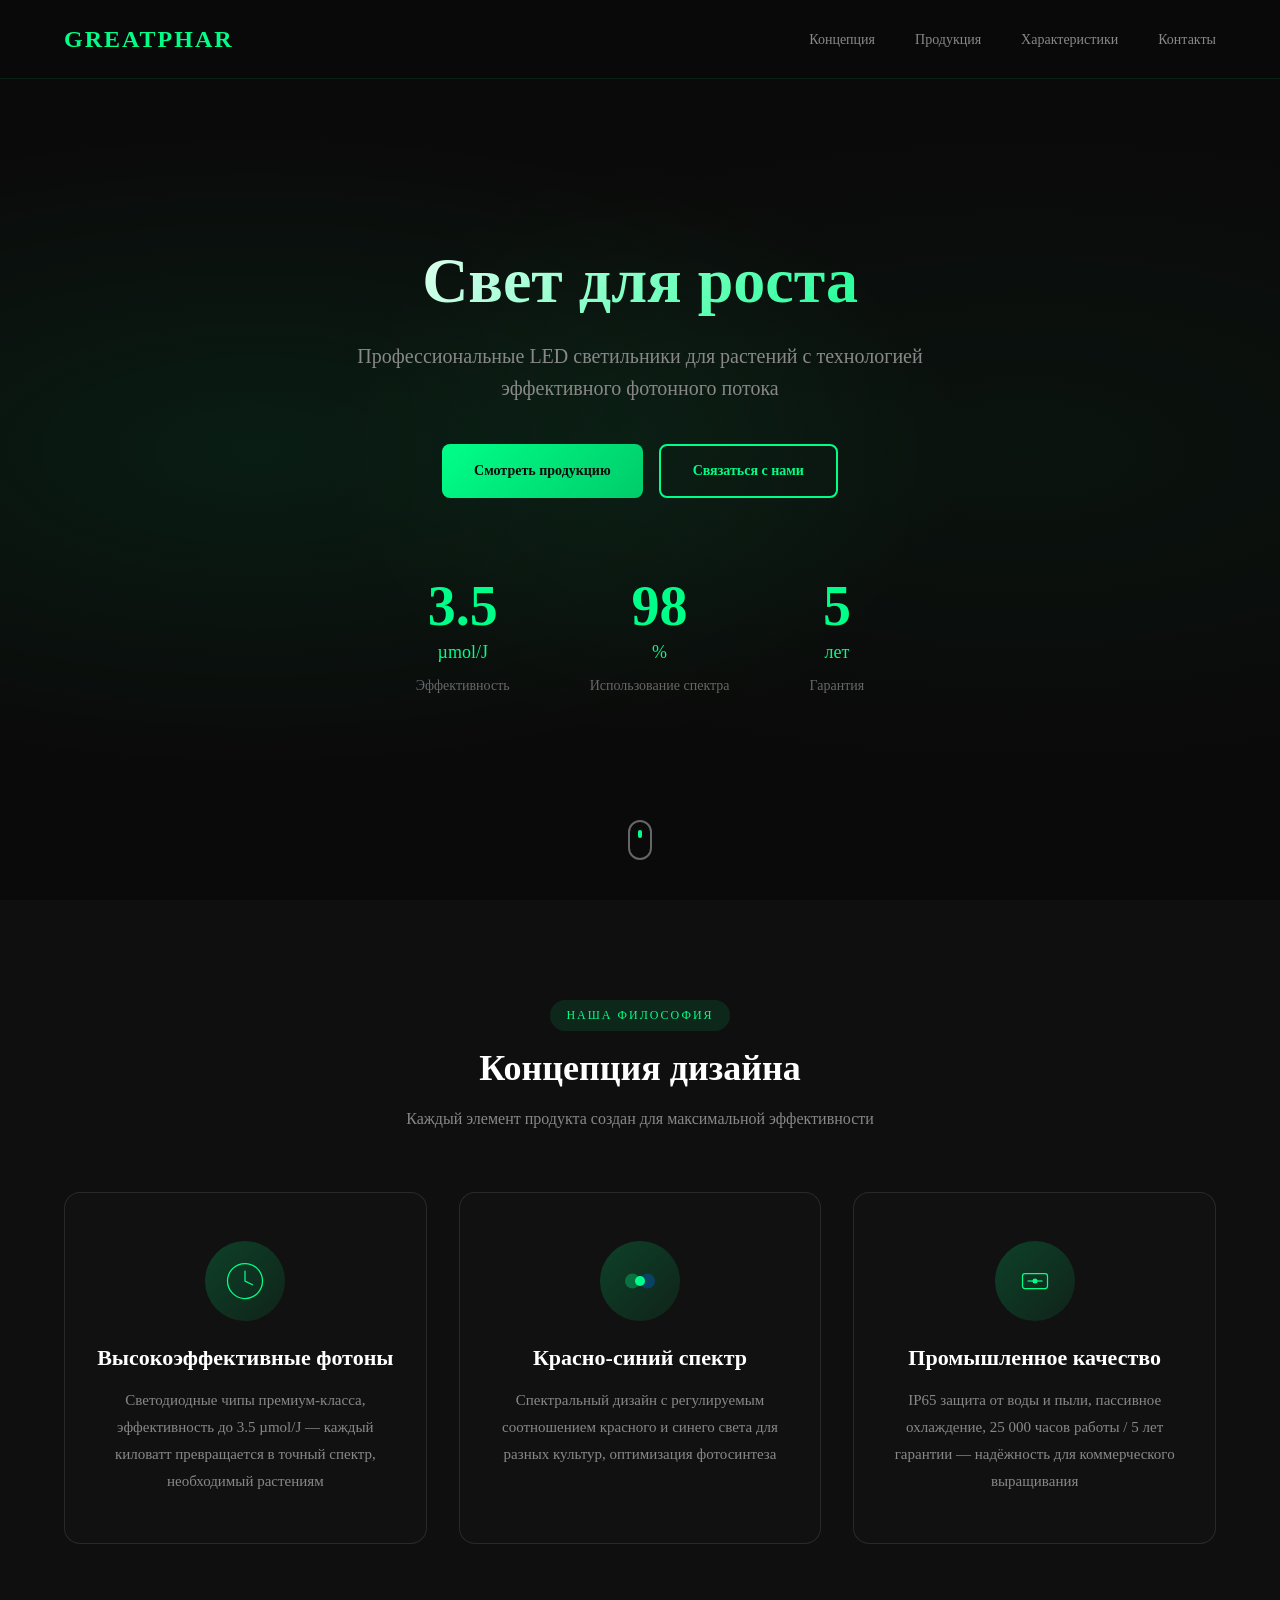
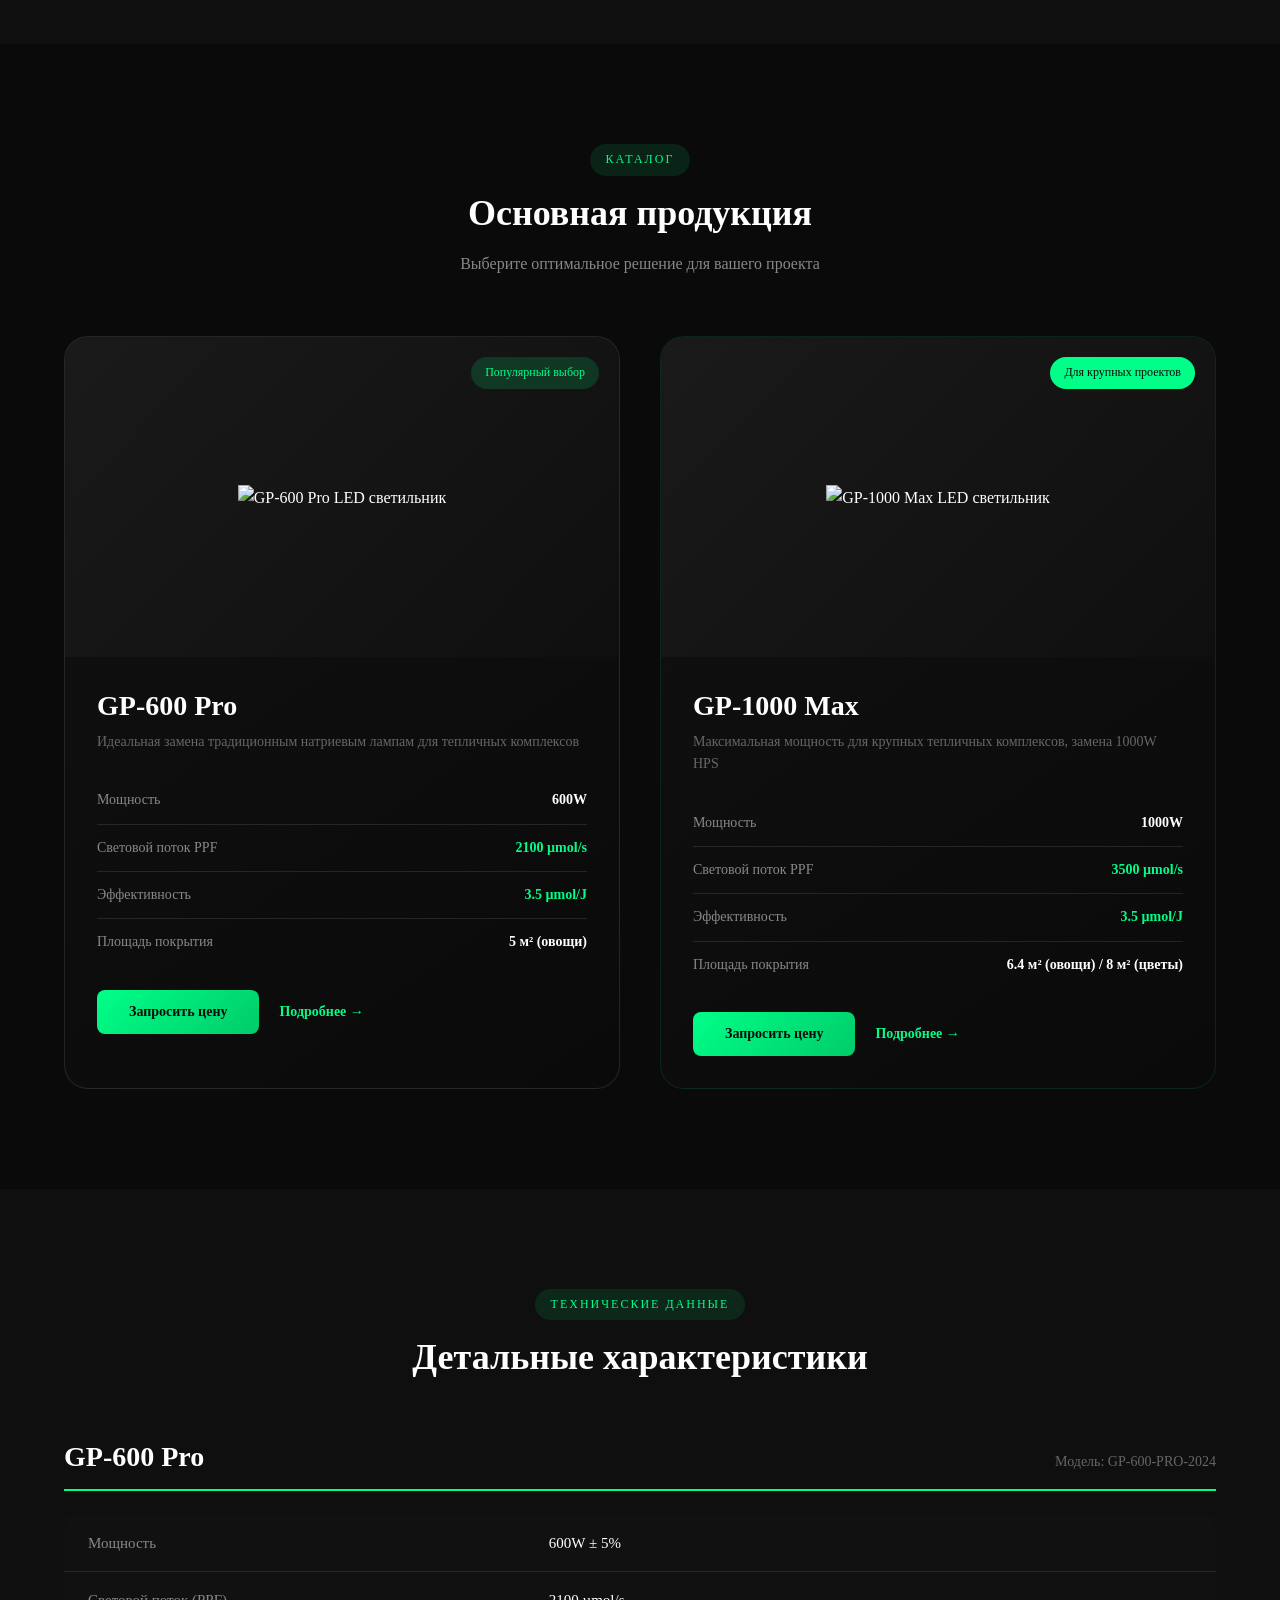
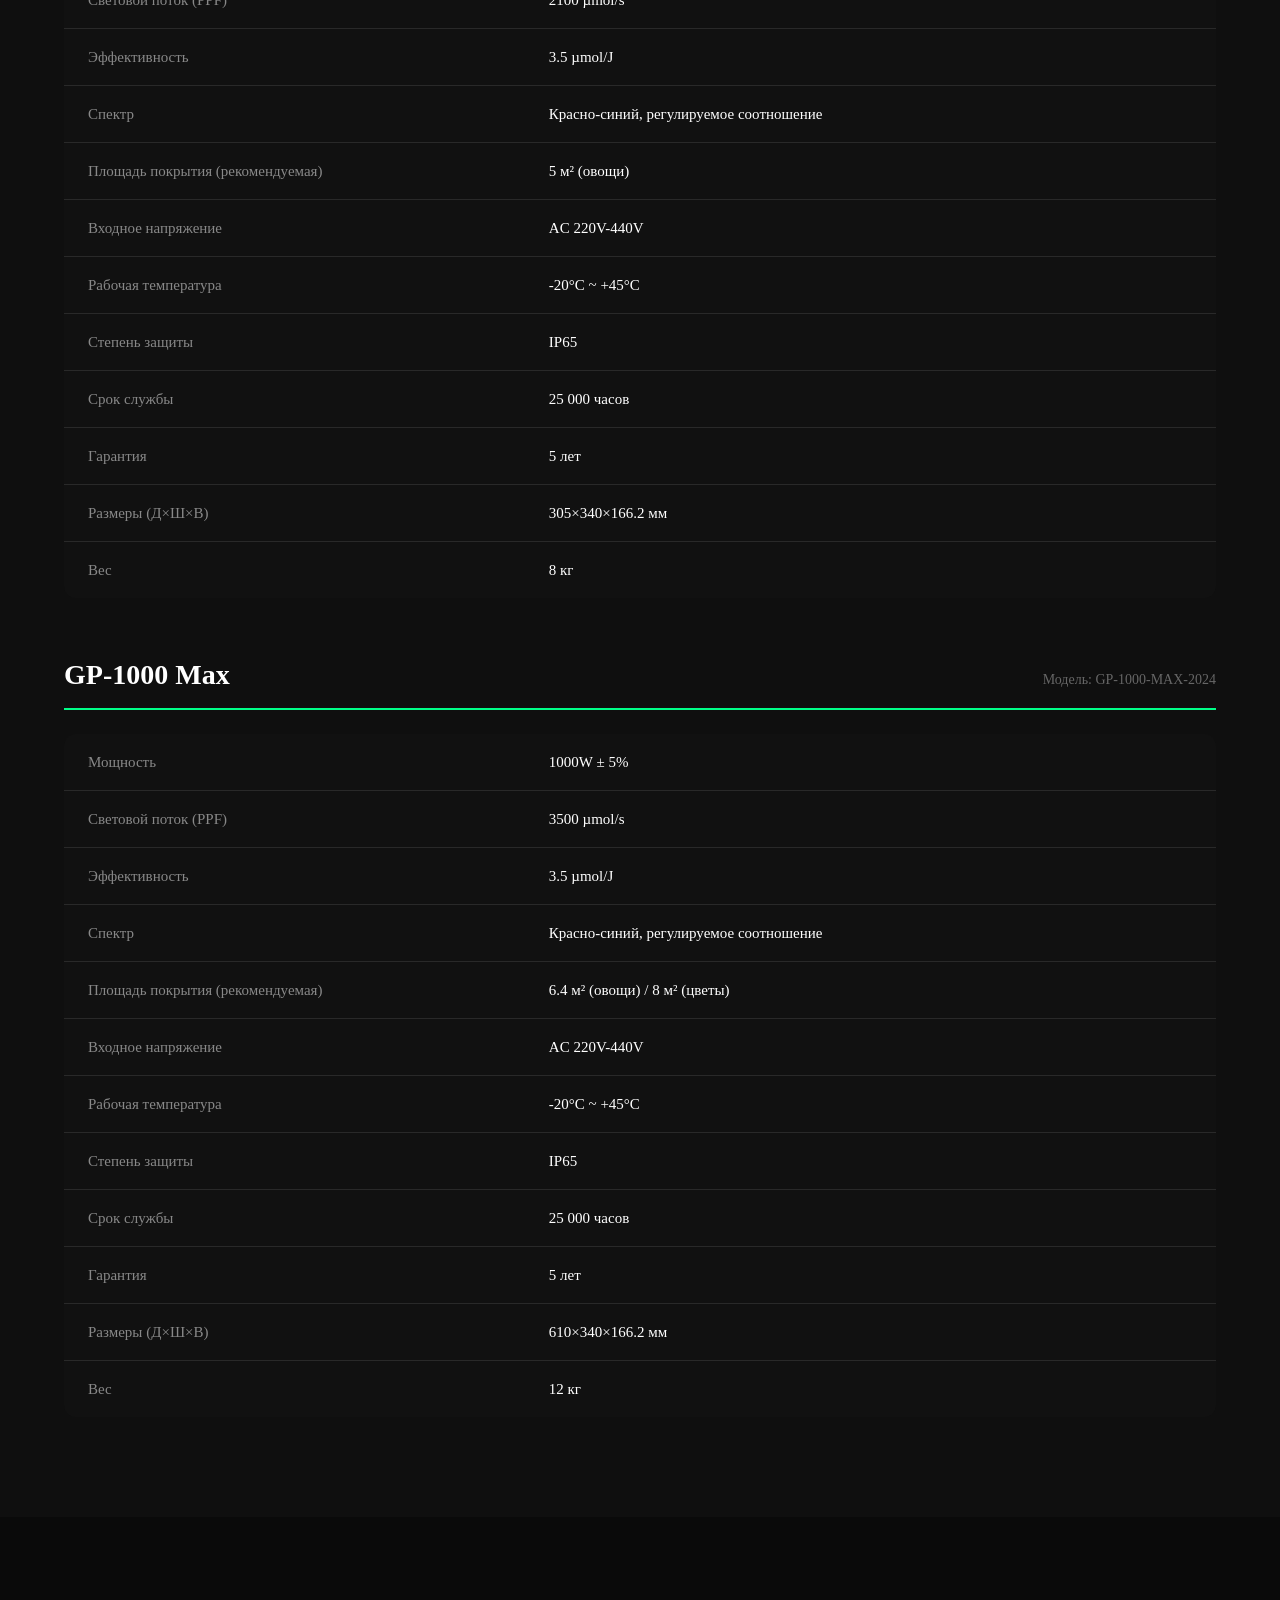
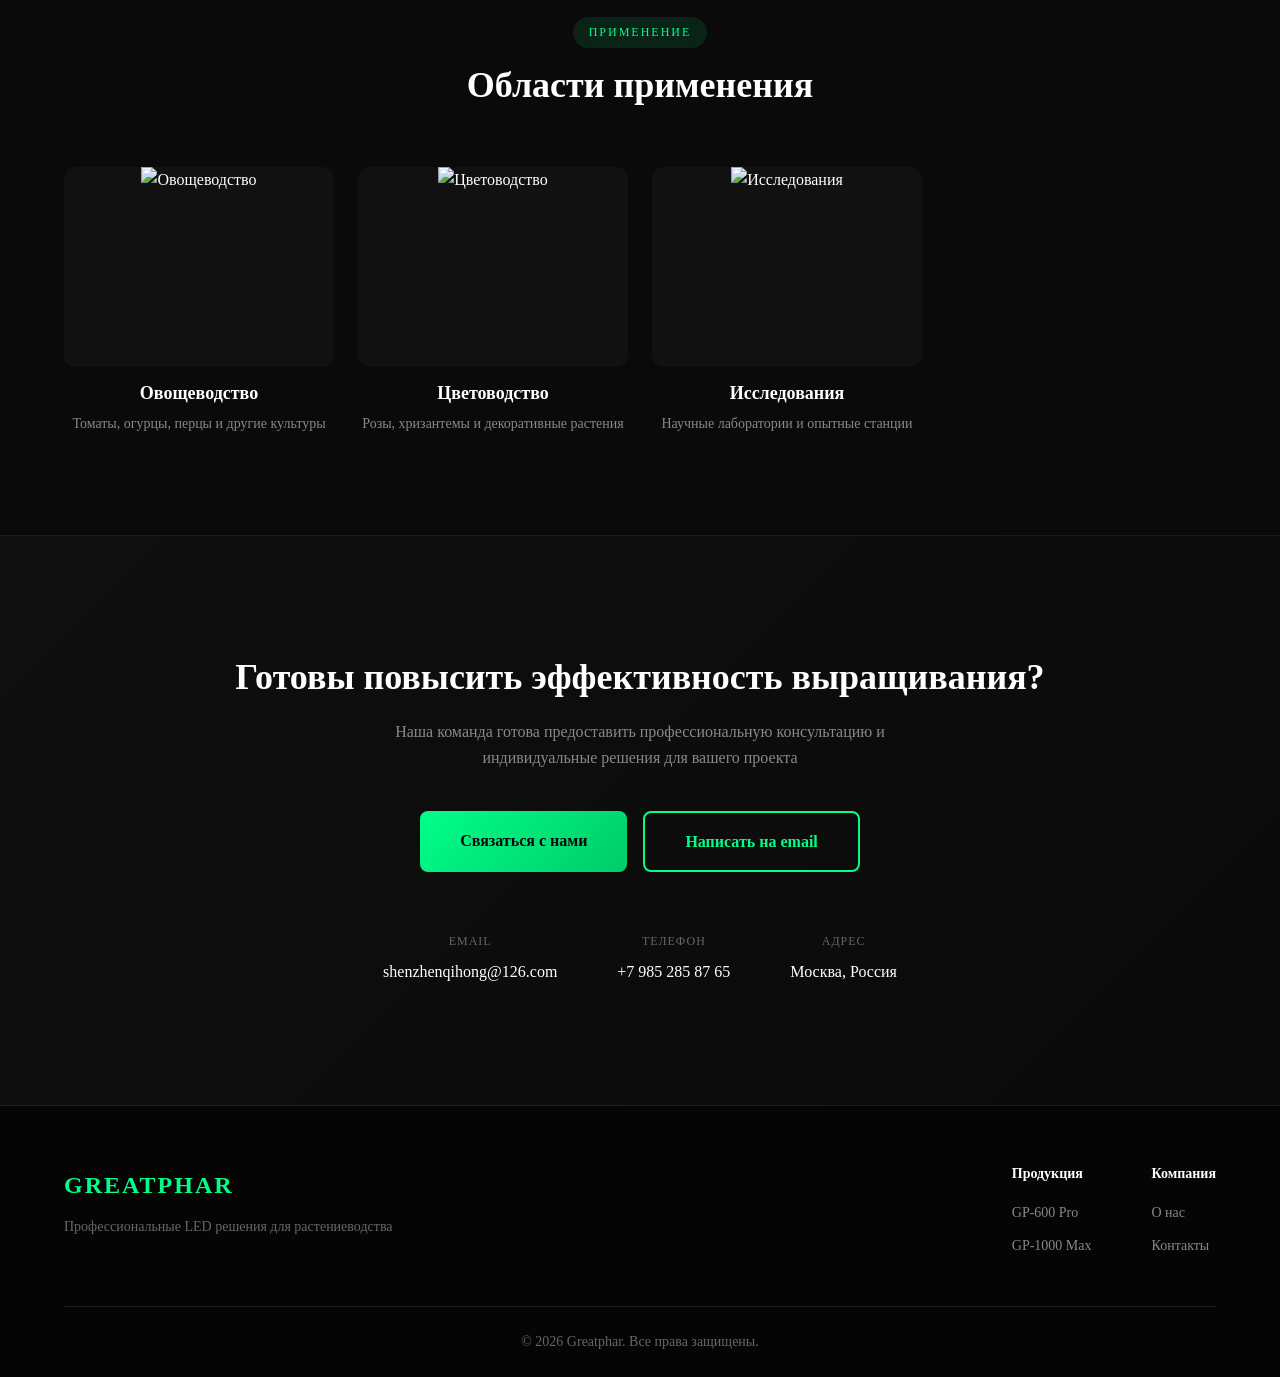
==== index.html @ 36d08799 "Update images to Cloudinary CDN for faster loading" ====
<!DOCTYPE html>
<html lang="ru">
<head>
    <meta charset="UTF-8">
    <meta name="viewport" content="width=device-width, initial-scale=1.0">
    <meta name="description" content="Greatphar - профессиональные LED светильники для растений. Эффективность 3.5 µmol/J, 5 лет гарантии.">
    <title>Greatphar | Профессиональные LED светильники для растений</title>
    <link rel="stylesheet" href="css/style.css">
    <link rel="preconnect" href="https://fonts.googleapis.com">
</head>
<body>
    <!-- 导航 -->
    <nav class="navbar" id="navbar">
        <div class="container">
            <a href="#" class="logo">GREATPHAR</a>
            <ul class="nav-links">
                <li><a href="#philosophy">Концепция</a></li>
                <li><a href="#products">Продукция</a></li>
                <li><a href="#specs">Характеристики</a></li>
                <li><a href="#contact">Контакты</a></li>
            </ul>
            <button class="mobile-menu-btn" id="mobileMenuBtn">
                <span></span>
                <span></span>
                <span></span>
            </button>
        </div>
    </nav>

    <!-- Hero 区域 -->
    <section class="hero" id="home">
        <div class="hero-bg"></div>
        <div class="container">
            <div class="hero-content">
                <h1 class="hero-title">Свет для роста</h1>
                <p class="hero-subtitle">Профессиональные LED светильники для растений с технологией эффективного фотонного потока</p>
                <div class="hero-cta">
                    <a href="#products" class="btn btn-primary">Смотреть продукцию</a>
                    <a href="#contact" class="btn btn-outline">Связаться с нами</a>
                </div>
                <div class="hero-stats">
                    <div class="stat-item">
                        <div class="stat-number" data-count="3.5">0</div>
                        <div class="stat-unit">µmol/J</div>
                        <div class="stat-label">Эффективность</div>
                    </div>
                    <div class="stat-item">
                        <div class="stat-number" data-count="98">0</div>
                        <div class="stat-unit">%</div>
                        <div class="stat-label">Использование спектра</div>
                    </div>
                    <div class="stat-item">
                        <div class="stat-number" data-count="5">0</div>
                        <div class="stat-unit">лет</div>
                        <div class="stat-label">Гарантия</div>
                    </div>
                </div>
            </div>
        </div>
        <div class="scroll-indicator">
            <span></span>
        </div>
    </section>

    <!-- 设计理念 -->
    <section class="philosophy" id="philosophy">
        <div class="container">
            <div class="section-header">
                <span class="section-tag">Наша философия</span>
                <h2 class="section-title">Концепция дизайна</h2>
                <p class="section-desc">Каждый элемент продукта создан для максимальной эффективности</p>
            </div>
            <div class="philosophy-grid">
                <div class="philosophy-card">
                    <div class="philosophy-icon">
                        <svg viewBox="0 0 64 64" fill="none" xmlns="http://www.w3.org/2000/svg">
                            <circle cx="32" cy="32" r="28" stroke="#00ff88" stroke-width="2"/>
                            <path d="M32 16V32L44 38" stroke="#00ff88" stroke-width="2" stroke-linecap="round"/>
                        </svg>
                    </div>
                    <h3>Высокоэффективные фотоны</h3>
                    <p>Светодиодные чипы премиум-класса, эффективность до 3.5 µmol/J — каждый киловатт превращается в точный спектр, необходимый растениям</p>
                </div>
                <div class="philosophy-card">
                    <div class="philosophy-icon">
                        <svg viewBox="0 0 64 64" fill="none" xmlns="http://www.w3.org/2000/svg">
                            <circle cx="20" cy="32" r="12" fill="#00ff88" opacity="0.3"/>
                            <circle cx="44" cy="32" r="12" fill="#0066ff" opacity="0.3"/>
                            <circle cx="32" cy="32" r="8" fill="#00ff88"/>
                        </svg>
                    </div>
                    <h3>Красно-синий спектр</h3>
                    <p>Спектральный дизайн с регулируемым соотношением красного и синего света для разных культур, оптимизация фотосинтеза</p>
                </div>
                <div class="philosophy-card">
                    <div class="philosophy-icon">
                        <svg viewBox="0 0 64 64" fill="none" xmlns="http://www.w3.org/2000/svg">
                            <rect x="12" y="20" width="40" height="24" rx="4" stroke="#00ff88" stroke-width="2"/>
                            <path d="M20 32H44" stroke="#00ff88" stroke-width="2"/>
                            <circle cx="32" cy="32" r="4" fill="#00ff88"/>
                        </svg>
                    </div>
                    <h3>Промышленное качество</h3>
                    <p>IP65 защита от воды и пыли, пассивное охлаждение, 25 000 часов работы / 5 лет гарантии — надёжность для коммерческого выращивания</p>
                </div>
            </div>
        </div>
    </section>

    <!-- 产品展示 -->
    <section class="products" id="products">
        <div class="container">
            <div class="section-header">
                <span class="section-tag">Каталог</span>
                <h2 class="section-title">Основная продукция</h2>
                <p class="section-desc">Выберите оптимальное решение для вашего проекта</p>
            </div>
            <div class="products-grid">
                <!-- GP-600 Pro -->
                <div class="product-card" data-product="gp600">
                    <div class="product-badge">Популярный выбор</div>
                    <div class="product-image">
                        <img src="https://res.cloudinary.com/daf9pg6jf/image/upload/q_auto/f_auto/v1776162089/product-gp600_vnmvc9.png" alt="GP-600 Pro LED светильник" id="img-gp600" loading="lazy">
                        <div class="product-image-overlay">
                            <button class="btn btn-light" onclick="openInquiry('GP-600 Pro')">Запросить цену</button>
                        </div>
                    </div>
                    <div class="product-info">
                        <h3 class="product-name">GP-600 Pro</h3>
                        <p class="product-tagline">Идеальная замена традиционным натриевым лампам для тепличных комплексов</p>
                        <div class="product-specs-preview">
                            <div class="spec-row">
                                <span class="spec-name">Мощность</span>
                                <span class="spec-value">600W</span>
                            </div>
                            <div class="spec-row">
                                <span class="spec-name">Световой поток PPF</span>
                                <span class="spec-value highlight">2100 µmol/s</span>
                            </div>
                            <div class="spec-row">
                                <span class="spec-name">Эффективность</span>
                                <span class="spec-value highlight">3.5 µmol/J</span>
                            </div>
                            <div class="spec-row">
                                <span class="spec-name">Площадь покрытия</span>
                                <span class="spec-value">5 м² (овощи)</span>
                            </div>
                        </div>
                        <div class="product-actions">
                            <button class="btn btn-primary" onclick="openInquiry('GP-600 Pro')">Запросить цену</button>
                            <a href="#specs-gp600" class="btn btn-text">Подробнее →</a>
                        </div>
                    </div>
                </div>

                <!-- GP-1000 Max -->
                <div class="product-card featured" data-product="gp1000">
                    <div class="product-badge featured">Для крупных проектов</div>
                    <div class="product-image">
                        <img src="https://res.cloudinary.com/daf9pg6jf/image/upload/q_auto/f_auto/v1776162089/product-gp1000_kawjxt.png" alt="GP-1000 Max LED светильник" id="img-gp1000" loading="lazy">
                        <div class="product-image-overlay">
                            <button class="btn btn-light" onclick="openInquiry('GP-1000 Max')">Запросить цену</button>
                        </div>
                    </div>
                    <div class="product-info">
                        <h3 class="product-name">GP-1000 Max</h3>
                        <p class="product-tagline">Максимальная мощность для крупных тепличных комплексов, замена 1000W HPS</p>
                        <div class="product-specs-preview">
                            <div class="spec-row">
                                <span class="spec-name">Мощность</span>
                                <span class="spec-value">1000W</span>
                            </div>
                            <div class="spec-row">
                                <span class="spec-name">Световой поток PPF</span>
                                <span class="spec-value highlight">3500 µmol/s</span>
                            </div>
                            <div class="spec-row">
                                <span class="spec-name">Эффективность</span>
                                <span class="spec-value highlight">3.5 µmol/J</span>
                            </div>
                            <div class="spec-row">
                                <span class="spec-name">Площадь покрытия</span>
                                <span class="spec-value">6.4 м² (овощи) / 8 м² (цветы)</span>
                            </div>
                        </div>
                        <div class="product-actions">
                            <button class="btn btn-primary" onclick="openInquiry('GP-1000 Max')">Запросить цену</button>
                            <a href="#specs-gp1000" class="btn btn-text">Подробнее →</a>
                        </div>
                    </div>
                </div>
            </div>
        </div>
    </section>

    <!-- 详细技术参数 -->
    <section class="specs" id="specs">
        <div class="container">
            <div class="section-header">
                <span class="section-tag">Технические данные</span>
                <h2 class="section-title">Детальные характеристики</h2>
            </div>
            
            <!-- GP-600 Pro 详细参数 -->
            <div class="specs-block" id="specs-gp600">
                <div class="specs-header">
                    <h3>GP-600 Pro</h3>
                    <span class="specs-model">Модель: GP-600-PRO-2024</span>
                </div>
                <div class="specs-table-wrapper">
                    <table class="specs-table">
                        <tbody>
                            <tr>
                                <td>Мощность</td>
                                <td>600W ± 5%</td>
                            </tr>
                            <tr>
                                <td>Световой поток (PPF)</td>
                                <td>2100 µmol/s</td>
                            </tr>
                            <tr>
                                <td>Эффективность</td>
                                <td>3.5 µmol/J</td>
                            </tr>
                            <tr>
                                <td>Спектр</td>
                                <td>Красно-синий, регулируемое соотношение</td>
                            </tr>
                            <tr>
                                <td>Площадь покрытия (рекомендуемая)</td>
                                <td>5 м² (овощи)</td>
                            </tr>
                            <tr>
                                <td>Входное напряжение</td>
                                <td>AC 220V-440V</td>
                            </tr>
                            <tr>
                                <td>Рабочая температура</td>
                                <td>-20°C ~ +45°C</td>
                            </tr>
                            <tr>
                                <td>Степень защиты</td>
                                <td>IP65</td>
                            </tr>
                            <tr>
                                <td>Срок службы</td>
                                <td>25 000 часов</td>
                            </tr>
                            <tr>
                                <td>Гарантия</td>
                                <td>5 лет</td>
                            </tr>
                            <tr>
                                <td>Размеры (Д×Ш×В)</td>
                                <td>305×340×166.2 мм</td>
                            </tr>
                            <tr>
                                <td>Вес</td>
                                <td>8 кг</td>
                            </tr>
                        </tbody>
                    </table>
                </div>
            </div>

            <!-- GP-1000 Max 详细参数 -->
            <div class="specs-block" id="specs-gp1000">
                <div class="specs-header">
                    <h3>GP-1000 Max</h3>
                    <span class="specs-model">Модель: GP-1000-MAX-2024</span>
                </div>
                <div class="specs-table-wrapper">
                    <table class="specs-table">
                        <tbody>
                            <tr>
                                <td>Мощность</td>
                                <td>1000W ± 5%</td>
                            </tr>
                            <tr>
                                <td>Световой поток (PPF)</td>
                                <td>3500 µmol/s</td>
                            </tr>
                            <tr>
                                <td>Эффективность</td>
                                <td>3.5 µmol/J</td>
                            </tr>
                            <tr>
                                <td>Спектр</td>
                                <td>Красно-синий, регулируемое соотношение</td>
                            </tr>
                            <tr>
                                <td>Площадь покрытия (рекомендуемая)</td>
                                <td>6.4 м² (овощи) / 8 м² (цветы)</td>
                            </tr>
                            <tr>
                                <td>Входное напряжение</td>
                                <td>AC 220V-440V</td>
                            </tr>
                            <tr>
                                <td>Рабочая температура</td>
                                <td>-20°C ~ +45°C</td>
                            </tr>
                            <tr>
                                <td>Степень защиты</td>
                                <td>IP65</td>
                            </tr>
                            <tr>
                                <td>Срок службы</td>
                                <td>25 000 часов</td>
                            </tr>
                            <tr>
                                <td>Гарантия</td>
                                <td>5 лет</td>
                            </tr>
                            <tr>
                                <td>Размеры (Д×Ш×В)</td>
                                <td>610×340×166.2 мм</td>
                            </tr>
                            <tr>
                                <td>Вес</td>
                                <td>12 кг</td>
                            </tr>
                        </tbody>
                    </table>
                </div>
            </div>
        </div>
    </section>

    <!-- 应用场景 -->
    <section class="applications" id="applications">
        <div class="container">
            <div class="section-header">
                <span class="section-tag">Применение</span>
                <h2 class="section-title">Области применения</h2>
            </div>
            <div class="apps-grid">
                <div class="app-card">
                    <div class="app-image">
                        <img src="https://res.cloudinary.com/daf9pg6jf/image/upload/q_auto/f_auto/v1776162089/app-vegetables_rlstgp.png" alt="Овощеводство" loading="lazy">
                    </div>
                    <h3>Овощеводство</h3>
                    <p>Томаты, огурцы, перцы и другие культуры</p>
                </div>
                <div class="app-card">
                    <div class="app-image">
                        <img src="https://res.cloudinary.com/daf9pg6jf/image/upload/q_auto/f_auto/v1776161846/app-flowers_icoy2f.png" alt="Цветоводство" loading="lazy">
                    </div>
                    <h3>Цветоводство</h3>
                    <p>Розы, хризантемы и декоративные растения</p>
                </div>
                <div class="app-card">
                    <div class="app-image">
                        <img src="https://res.cloudinary.com/daf9pg6jf/image/upload/q_auto/f_auto/v1776162089/app-research_tqezhm.png" alt="Исследования" loading="lazy">
                    </div>
                    <h3>Исследования</h3>
                    <p>Научные лаборатории и опытные станции</p>
                </div>
            </div>
        </div>
    </section>

    <!-- CTA 区域 -->
    <section class="cta" id="contact">
        <div class="container">
            <div class="cta-content">
                <h2>Готовы повысить эффективность выращивания?</h2>
                <p>Наша команда готова предоставить профессиональную консультацию и индивидуальные решения для вашего проекта</p>
                <div class="cta-buttons">
                    <button class="btn btn-primary btn-large" onclick="openInquiry('Общая консультация')">Связаться с нами</button>
                    <a href="mailto:shenzhenqihong@126.com" class="btn btn-outline btn-large">Написать на email</a>
                </div>
                <div class="cta-contact">
                    <div class="contact-item">
                        <span class="contact-label">Email</span>
                        <a href="mailto:shenzhenqihong@126.com" class="contact-value">shenzhenqihong@126.com</a>
                    </div>
                    <div class="contact-item">
                        <span class="contact-label">Телефон</span>
                        <a href="tel:+79852858765" class="contact-value">+7 985 285 87 65</a>
                    </div>
                    <div class="contact-item">
                        <span class="contact-label">Адрес</span>
                        <span class="contact-value">Москва, Россия</span>
                    </div>
                </div>
            </div>
        </div>
    </section>

    <!-- 页脚 -->
    <footer class="footer">
        <div class="container">
            <div class="footer-content">
                <div class="footer-brand">
                    <span class="logo">GREATPHAR</span>
                    <p>Профессиональные LED решения для растениеводства</p>
                </div>
                <div class="footer-links">
                    <div class="footer-col">
                        <h4>Продукция</h4>
                        <ul>
                            <li><a href="#products">GP-600 Pro</a></li>
                            <li><a href="#products">GP-1000 Max</a></li>
                        </ul>
                    </div>
                    <div class="footer-col">
                        <h4>Компания</h4>
                        <ul>
                            <li><a href="#philosophy">О нас</a></li>
                            <li><a href="#contact">Контакты</a></li>
                        </ul>
                    </div>
                </div>
            </div>
            <div class="footer-bottom">
                <p>&copy; 2026 Greatphar. Все права защищены.</p>
            </div>
        </div>
    </footer>

    <!-- 询盘弹窗 -->
    <div class="modal" id="inquiryModal">
        <div class="modal-overlay" onclick="closeModal()"></div>
        <div class="modal-content">
            <button class="modal-close" onclick="closeModal()">&times;</button>
            <h3>Запрос цены</h3>
            <p class="modal-product">Продукт: <span id="modalProductName">-</span></p>
            <form id="inquiryForm" onsubmit="submitInquiry(event)">
                <div class="form-group">
                    <label for="name">Ваше имя *</label>
                    <input type="text" id="name" name="name" required>
                </div>
                <div class="form-group">
                    <label for="email">Email *</label>
                    <input type="email" id="email" name="email" required>
                </div>
                <div class="form-group">
                    <label for="phone">Телефон</label>
                    <input type="tel" id="phone" name="phone">
                </div>
                <div class="form-group">
                    <label for="company">Компания</label>
                    <input type="text" id="company" name="company">
                </div>
                <div class="form-group">
                    <label for="quantity">Количество</label>
                    <input type="number" id="quantity" name="quantity" min="1" placeholder="Например: 10">
                </div>
                <div class="form-group">
                    <label for="message">Сообщение</label>
                    <textarea id="message" name="message" rows="4" placeholder="Опишите ваш проект или задайте вопрос..."></textarea>
                </div>
                <button type="submit" class="btn btn-primary btn-block">Отправить запрос</button>
            </form>
        </div>
    </div>

    <script src="js/main.js"></script>
</body>
</html>
---- css/style.css ----
/* ============================================
   Greatphar Website Styles
   Font: Times New Roman
   Language: Russian
   ============================================ */

/* Reset & Base */
*, *::before, *::after {
    margin: 0;
    padding: 0;
    box-sizing: border-box;
}

:root {
    --primary: #00ff88;
    --primary-dark: #00cc6a;
    --bg-dark: #0a0a0a;
    --bg-section: #0f0f0f;
    --bg-card: #111111;
    --text-white: #ffffff;
    --text-gray: #888888;
    --text-muted: #666666;
    --border: rgba(255, 255, 255, 0.1);
    --border-light: rgba(0, 255, 136, 0.1);
    --transition: all 0.3s ease;
}

html {
    scroll-behavior: smooth;
}

body {
    font-family: 'Times New Roman', Times, serif;
    background-color: var(--bg-dark);
    color: var(--text-white);
    line-height: 1.6;
    overflow-x: hidden;
}

.container {
    max-width: 1200px;
    margin: 0 auto;
    padding: 0 24px;
}

/* Typography */
h1, h2, h3, h4, h5, h6 {
    font-family: 'Times New Roman', Times, serif;
    font-weight: 700;
    line-height: 1.2;
}

a {
    color: inherit;
    text-decoration: none;
}

/* Buttons */
.btn {
    display: inline-flex;
    align-items: center;
    justify-content: center;
    padding: 14px 32px;
    font-family: 'Times New Roman', Times, serif;
    font-size: 14px;
    font-weight: 600;
    border-radius: 8px;
    cursor: pointer;
    transition: var(--transition);
    border: none;
}

.btn-primary {
    background: linear-gradient(135deg, var(--primary), var(--primary-dark));
    color: var(--bg-dark);
}

.btn-primary:hover {
    transform: translateY(-2px);
    box-shadow: 0 10px 30px rgba(0, 255, 136, 0.3);
}

.btn-outline {
    background: transparent;
    color: var(--primary);
    border: 2px solid var(--primary);
}

.btn-outline:hover {
    background: var(--primary);
    color: var(--bg-dark);
}

.btn-light {
    background: var(--text-white);
    color: var(--bg-dark);
}

.btn-light:hover {
    background: var(--primary);
}

.btn-text {
    background: transparent;
    color: var(--primary);
    padding: 0;
}

.btn-text:hover {
    text-decoration: underline;
}

.btn-large {
    padding: 16px 40px;
    font-size: 16px;
}

.btn-block {
    width: 100%;
}

/* Section Headers */
.section-header {
    text-align: center;
    margin-bottom: 60px;
}

.section-tag {
    display: inline-block;
    padding: 6px 16px;
    background: rgba(0, 255, 136, 0.1);
    color: var(--primary);
    font-size: 12px;
    text-transform: uppercase;
    letter-spacing: 2px;
    border-radius: 20px;
    margin-bottom: 16px;
}

.section-title {
    font-size: 36px;
    margin-bottom: 16px;
    color: var(--text-white);
}

.section-desc {
    font-size: 16px;
    color: var(--text-gray);
    max-width: 500px;
    margin: 0 auto;
}

/* Navigation */
.navbar {
    position: fixed;
    top: 0;
    left: 0;
    right: 0;
    z-index: 1000;
    padding: 20px 0;
    background: rgba(10, 10, 10, 0.95);
    backdrop-filter: blur(10px);
    border-bottom: 1px solid var(--border-light);
    transition: var(--transition);
}

.navbar .container {
    display: flex;
    justify-content: space-between;
    align-items: center;
}

.logo {
    font-size: 24px;
    font-weight: 700;
    color: var(--primary);
    letter-spacing: 2px;
}

.nav-links {
    display: flex;
    list-style: none;
    gap: 40px;
}

.nav-links a {
    color: var(--text-gray);
    font-size: 14px;
    transition: var(--transition);
    position: relative;
}

.nav-links a:hover {
    color: var(--primary);
}

.nav-links a::after {
    content: '';
    position: absolute;
    bottom: -4px;
    left: 0;
    width: 0;
    height: 2px;
    background: var(--primary);
    transition: var(--transition);
}

.nav-links a:hover::after {
    width: 100%;
}

.mobile-menu-btn {
    display: none;
    flex-direction: column;
    gap: 5px;
    background: none;
    border: none;
    cursor: pointer;
}

.mobile-menu-btn span {
    width: 24px;
    height: 2px;
    background: var(--text-white);
    transition: var(--transition);
}

/* Hero Section */
.hero {
    min-height: 100vh;
    display: flex;
    align-items: center;
    justify-content: center;
    position: relative;
    overflow: hidden;
    padding: 120px 0 80px;
}

.hero-bg {
    position: absolute;
    inset: 0;
    background: 
        radial-gradient(ellipse at 20% 50%, rgba(0, 255, 136, 0.08) 0%, transparent 50%),
        radial-gradient(ellipse at 80% 50%, rgba(0, 200, 100, 0.05) 0%, transparent 50%),
        var(--bg-dark);
}

.hero-bg::before {
    content: '';
    position: absolute;
    top: 50%;
    left: 50%;
    transform: translate(-50%, -50%);
    width: 600px;
    height: 600px;
    background: radial-gradient(circle, rgba(0, 255, 136, 0.03) 0%, transparent 70%);
    animation: pulse 4s ease-in-out infinite;
}

@keyframes pulse {
    0%, 100% { transform: translate(-50%, -50%) scale(1); opacity: 0.5; }
    50% { transform: translate(-50%, -50%) scale(1.1); opacity: 0.8; }
}

.hero-content {
    position: relative;
    z-index: 1;
    text-align: center;
}

.hero-title {
    font-size: 64px;
    margin-bottom: 20px;
    background: linear-gradient(135deg, var(--text-white) 0%, var(--primary) 100%);
    -webkit-background-clip: text;
    -webkit-text-fill-color: transparent;
    background-clip: text;
}

.hero-subtitle {
    font-size: 20px;
    color: var(--text-gray);
    margin-bottom: 40px;
    max-width: 600px;
    margin-left: auto;
    margin-right: auto;
}

.hero-cta {
    display: flex;
    gap: 16px;
    justify-content: center;
    margin-bottom: 80px;
}

.hero-stats {
    display: flex;
    justify-content: center;
    gap: 80px;
}

.stat-item {
    text-align: center;
}

.stat-number {
    font-size: 56px;
    font-weight: 700;
    color: var(--primary);
    line-height: 1;
}

.stat-unit {
    font-size: 18px;
    color: var(--primary);
    margin-top: 4px;
}

.stat-label {
    font-size: 14px;
    color: var(--text-muted);
    margin-top: 8px;
}

.scroll-indicator {
    position: absolute;
    bottom: 40px;
    left: 50%;
    transform: translateX(-50%);
}

.scroll-indicator span {
    display: block;
    width: 24px;
    height: 40px;
    border: 2px solid var(--text-muted);
    border-radius: 12px;
    position: relative;
}

.scroll-indicator span::before {
    content: '';
    position: absolute;
    top: 8px;
    left: 50%;
    transform: translateX(-50%);
    width: 4px;
    height: 8px;
    background: var(--primary);
    border-radius: 2px;
    animation: scrollDown 2s infinite;
}

@keyframes scrollDown {
    0% { opacity: 1; transform: translateX(-50%) translateY(0); }
    100% { opacity: 0; transform: translateX(-50%) translateY(12px); }
}

/* Philosophy Section */
.philosophy {
    padding: 100px 0;
    background: var(--bg-section);
}

.philosophy-grid {
    display: grid;
    grid-template-columns: repeat(3, 1fr);
    gap: 32px;
}

.philosophy-card {
    text-align: center;
    padding: 48px 32px;
    background: var(--bg-card);
    border: 1px solid var(--border);
    border-radius: 16px;
    transition: var(--transition);
}

.philosophy-card:hover {
    border-color: var(--border-light);
    transform: translateY(-8px);
}

.philosophy-icon {
    width: 80px;
    height: 80px;
    margin: 0 auto 24px;
    background: linear-gradient(135deg, rgba(0, 255, 136, 0.2), rgba(0, 200, 100, 0.1));
    border-radius: 50%;
    display: flex;
    align-items: center;
    justify-content: center;
}

.philosophy-icon svg {
    width: 40px;
    height: 40px;
}

.philosophy-card h3 {
    font-size: 22px;
    margin-bottom: 16px;
    color: var(--text-white);
}

.philosophy-card p {
    font-size: 15px;
    color: var(--text-gray);
    line-height: 1.8;
}

/* Products Section */
.products {
    padding: 100px 0;
    background: var(--bg-dark);
}

.products-grid {
    display: grid;
    grid-template-columns: repeat(2, 1fr);
    gap: 40px;
}

.product-card {
    background: linear-gradient(145deg, var(--bg-card), var(--bg-dark));
    border: 1px solid var(--border);
    border-radius: 24px;
    overflow: hidden;
    transition: var(--transition);
    position: relative;
}

.product-card:hover {
    border-color: var(--border-light);
    box-shadow: 0 20px 60px rgba(0, 255, 136, 0.1);
}

.product-card.featured {
    border-color: var(--border-light);
}

.product-badge {
    position: absolute;
    top: 20px;
    right: 20px;
    padding: 6px 14px;
    background: rgba(0, 255, 136, 0.15);
    color: var(--primary);
    font-size: 12px;
    border-radius: 20px;
    z-index: 10;
}

.product-badge.featured {
    background: var(--primary);
    color: var(--bg-dark);
}

.product-image {
    height: 320px;
    background: linear-gradient(135deg, #1a1a1a, #0f0f0f);
    display: flex;
    align-items: center;
    justify-content: center;
    position: relative;
    overflow: hidden;
}

.product-image img {
    max-width: 80%;
    max-height: 80%;
    object-fit: contain;
    transition: var(--transition);
}

.product-card:hover .product-image img {
    transform: scale(1.05);
}

.product-image-overlay {
    position: absolute;
    inset: 0;
    background: rgba(0, 0, 0, 0.6);
    display: flex;
    align-items: center;
    justify-content: center;
    opacity: 0;
    transition: var(--transition);
}

.product-card:hover .product-image-overlay {
    opacity: 1;
}

.product-info {
    padding: 32px;
}

.product-name {
    font-size: 28px;
    margin-bottom: 8px;
    color: var(--text-white);
}

.product-tagline {
    font-size: 14px;
    color: var(--text-muted);
    margin-bottom: 24px;
}

.product-specs-preview {
    margin-bottom: 24px;
}

.spec-row {
    display: flex;
    justify-content: space-between;
    padding: 12px 0;
    border-bottom: 1px solid var(--border);
}

.spec-row:last-child {
    border-bottom: none;
}

.spec-name {
    font-size: 14px;
    color: var(--text-gray);
}

.spec-value {
    font-size: 14px;
    color: var(--text-white);
    font-weight: 600;
}

.spec-value.highlight {
    color: var(--primary);
}

.product-actions {
    display: flex;
    gap: 20px;
    align-items: center;
}

/* Specs Section */
.specs {
    padding: 100px 0;
    background: var(--bg-section);
}

.specs-block {
    margin-bottom: 60px;
}

.specs-block:last-child {
    margin-bottom: 0;
}

.specs-header {
    display: flex;
    justify-content: space-between;
    align-items: baseline;
    margin-bottom: 24px;
    padding-bottom: 16px;
    border-bottom: 2px solid var(--primary);
}

.specs-header h3 {
    font-size: 28px;
    color: var(--text-white);
}

.specs-model {
    font-size: 14px;
    color: var(--text-muted);
}

.specs-table-wrapper {
    background: var(--bg-card);
    border-radius: 12px;
    overflow: hidden;
}

.specs-table {
    width: 100%;
    border-collapse: collapse;
}

.specs-table tr {
    border-bottom: 1px solid var(--border);
}

.specs-table tr:last-child {
    border-bottom: none;
}

.specs-table td {
    padding: 16px 24px;
    font-size: 15px;
}

.specs-table td:first-child {
    color: var(--text-gray);
    width: 40%;
}

.specs-table td:last-child {
    color: var(--text-white);
    font-weight: 500;
}

/* Applications Section */
.applications {
    padding: 100px 0;
    background: var(--bg-dark);
}

.apps-grid {
    display: grid;
    grid-template-columns: repeat(4, 1fr);
    gap: 24px;
}

.app-card {
    text-align: center;
}

.app-image {
    height: 200px;
    background: var(--bg-card);
    border-radius: 12px;
    overflow: hidden;
    margin-bottom: 16px;
}

.app-image img {
    width: 100%;
    height: 100%;
    object-fit: cover;
}

.app-card h3 {
    font-size: 18px;
    margin-bottom: 8px;
    color: var(--text-white);
}

.app-card p {
    font-size: 14px;
    color: var(--text-gray);
}

/* CTA Section */
.cta {
    padding: 120px 0;
    background: linear-gradient(135deg, var(--bg-section), var(--bg-dark));
    text-align: center;
    border-top: 1px solid var(--border-light);
}

.cta-content h2 {
    font-size: 36px;
    margin-bottom: 20px;
    color: var(--text-white);
}

.cta-content p {
    font-size: 16px;
    color: var(--text-gray);
    max-width: 600px;
    margin: 0 auto 40px;
}

.cta-buttons {
    display: flex;
    gap: 16px;
    justify-content: center;
    margin-bottom: 60px;
}

.cta-contact {
    display: flex;
    justify-content: center;
    gap: 60px;
}

.contact-item {
    text-align: center;
}

.contact-label {
    display: block;
    font-size: 12px;
    color: var(--text-muted);
    text-transform: uppercase;
    letter-spacing: 1px;
    margin-bottom: 8px;
}

.contact-value {
    font-size: 16px;
    color: var(--text-white);
}

.contact-value:hover {
    color: var(--primary);
}

/* Footer */
.footer {
    padding: 60px 0 24px;
    background: #050505;
    border-top: 1px solid var(--border);
}

.footer-content {
    display: flex;
    justify-content: space-between;
    margin-bottom: 40px;
}

.footer-brand .logo {
    display: block;
    margin-bottom: 12px;
}

.footer-brand p {
    font-size: 14px;
    color: var(--text-muted);
}

.footer-links {
    display: flex;
    gap: 60px;
}

.footer-col h4 {
    font-size: 14px;
    color: var(--text-white);
    margin-bottom: 16px;
}

.footer-col ul {
    list-style: none;
}

.footer-col li {
    margin-bottom: 8px;
}

.footer-col a {
    font-size: 14px;
    color: var(--text-gray);
    transition: var(--transition);
}

.footer-col a:hover {
    color: var(--primary);
}

.footer-bottom {
    padding-top: 24px;
    border-top: 1px solid var(--border);
    text-align: center;
}

.footer-bottom p {
    font-size: 14px;
    color: var(--text-muted);
}

/* Modal */
.modal {
    position: fixed;
    inset: 0;
    z-index: 2000;
    display: none;
    align-items: center;
    justify-content: center;
    padding: 20px;
}

.modal.active {
    display: flex;
}

.modal-overlay {
    position: absolute;
    inset: 0;
    background: rgba(0, 0, 0, 0.8);
    backdrop-filter: blur(4px);
}

.modal-content {
    position: relative;
    background: var(--bg-card);
    border: 1px solid var(--border);
    border-radius: 16px;
    padding: 40px;
    max-width: 480px;
    width: 100%;
    max-height: 90vh;
    overflow-y: auto;
    z-index: 1;
}

.modal-close {
    position: absolute;
    top: 16px;
    right: 16px;
    width: 32px;
    height: 32px;
    background: none;
    border: none;
    color: var(--text-gray);
    font-size: 24px;
    cursor: pointer;
    transition: var(--transition);
}

.modal-close:hover {
    color: var(--text-white);
}

.modal-content h3 {
    font-size: 24px;
    margin-bottom: 8px;
    color: var(--text-white);
}

.modal-product {
    font-size: 14px;
    color: var(--text-gray);
    margin-bottom: 24px;
}

.modal-product span {
    color: var(--primary);
    font-weight: 600;
}

/* Form */
.form-group {
    margin-bottom: 20px;
}

.form-group label {
    display: block;
    font-size: 14px;
    color: var(--text-gray);
    margin-bottom: 8px;
}

.form-group input,
.form-group textarea {
    width: 100%;
    padding: 12px 16px;
    background: var(--bg-dark);
    border: 1px solid var(--border);
    border-radius: 8px;
    color: var(--text-white);
    font-family: 'Times New Roman', Times, serif;
    font-size: 15px;
    transition: var(--transition);
}

.form-group input:focus,
.form-group textarea:focus {
    outline: none;
    border-color: var(--primary);
}

.form-group input::placeholder,
.form-group textarea::placeholder {
    color: var(--text-muted);
}

.form-group textarea {
    resize: vertical;
    min-height: 100px;
}

/* Responsive */
@media (max-width: 1024px) {
    .philosophy-grid {
        grid-template-columns: repeat(2, 1fr);
    }
    
    .apps-grid {
        grid-template-columns: repeat(2, 1fr);
    }
}

@media (max-width: 768px) {
    .nav-links {
        display: none;
    }
    
    .mobile-menu-btn {
        display: flex;
    }
    
    .hero-title {
        font-size: 40px;
    }
    
    .hero-stats {
        flex-direction: column;
        gap: 32px;
    }
    
    .hero-cta {
        flex-direction: column;
    }
    
    .philosophy-grid,
    .products-grid {
        grid-template-columns: 1fr;
    }
    
    .apps-grid {
        grid-template-columns: 1fr;
    }
    
    .specs-header {
        flex-direction: column;
        gap: 8px;
    }
    
    .cta-buttons {
        flex-direction: column;
    }
    
    .cta-contact {
        flex-direction: column;
        gap: 24px;
    }
    
    .footer-content {
        flex-direction: column;
        gap: 40px;
    }
    
    .footer-links {
        flex-direction: column;
        gap: 32px;
    }
}

@media (max-width: 480px) {
    .hero-title {
        font-size: 32px;
    }
    
    .section-title {
        font-size: 28px;
    }
    
    .modal-content {
        padding: 24px;
    }
}
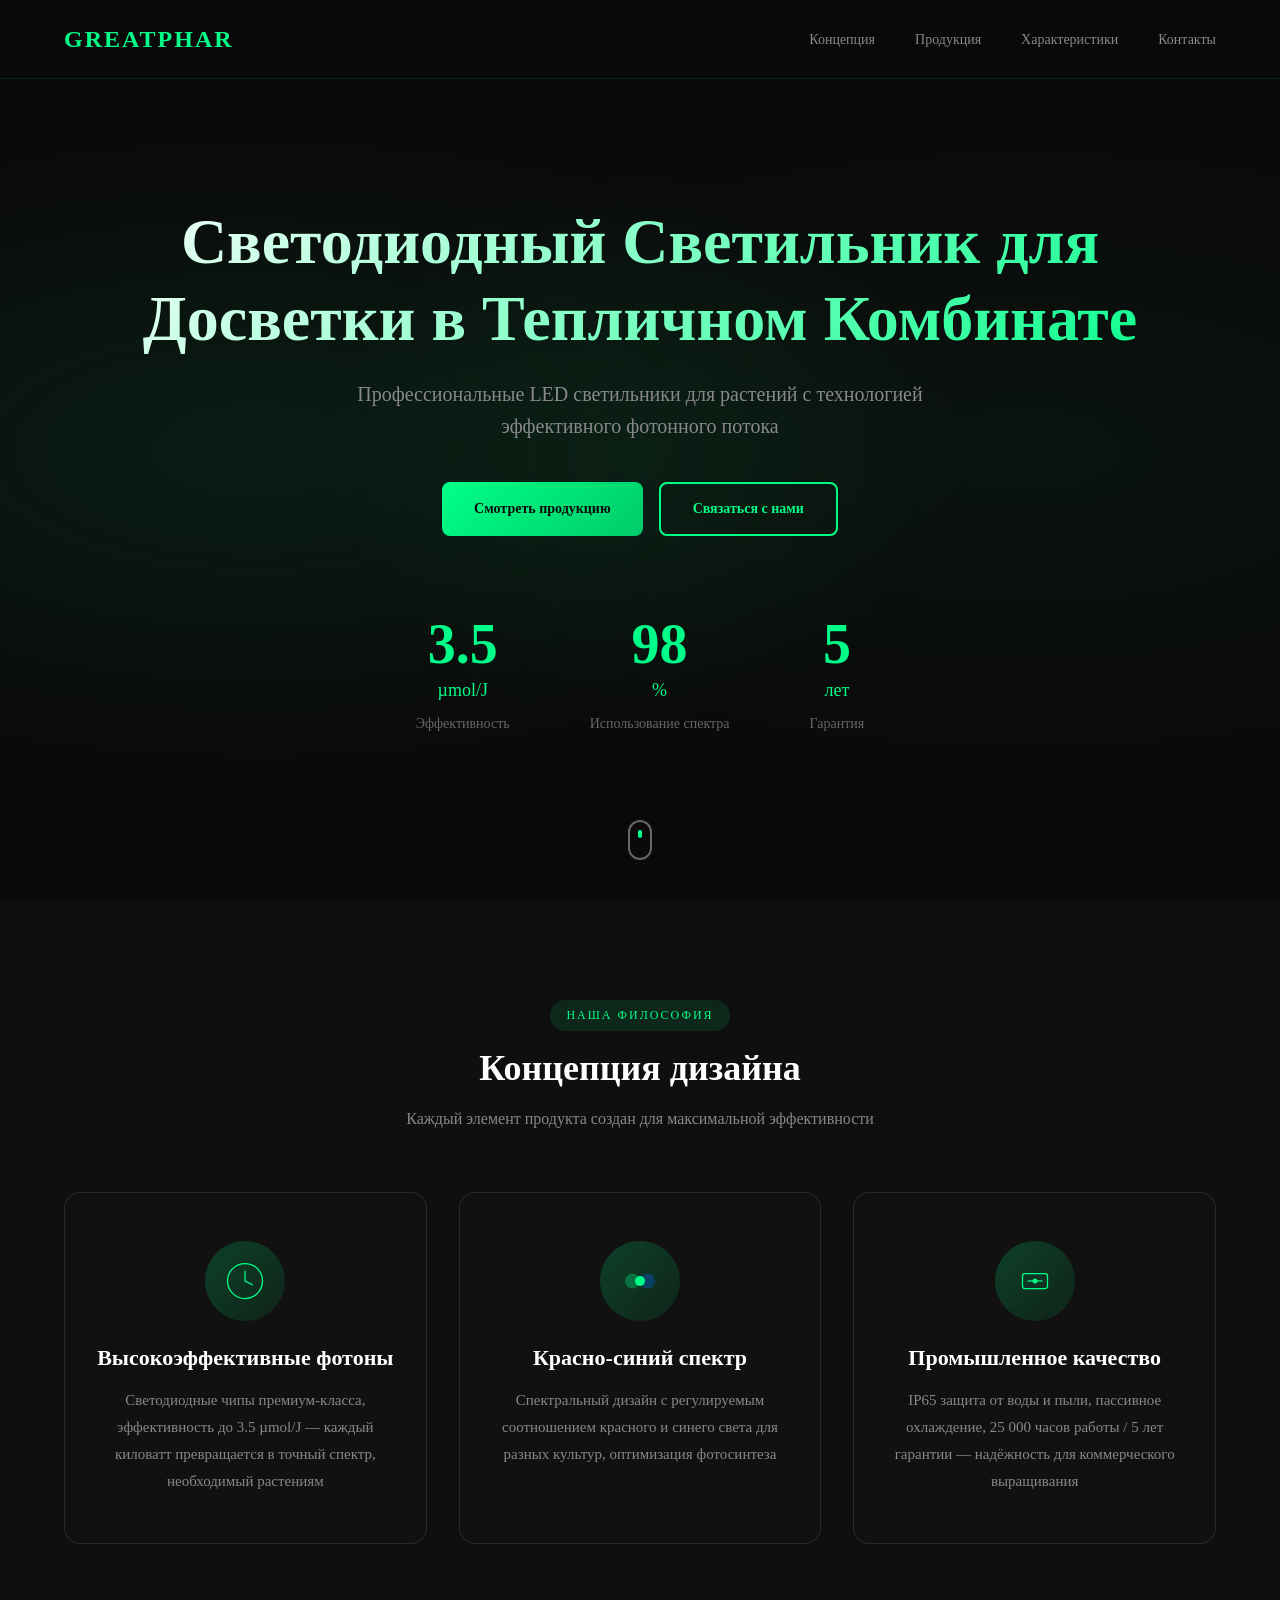
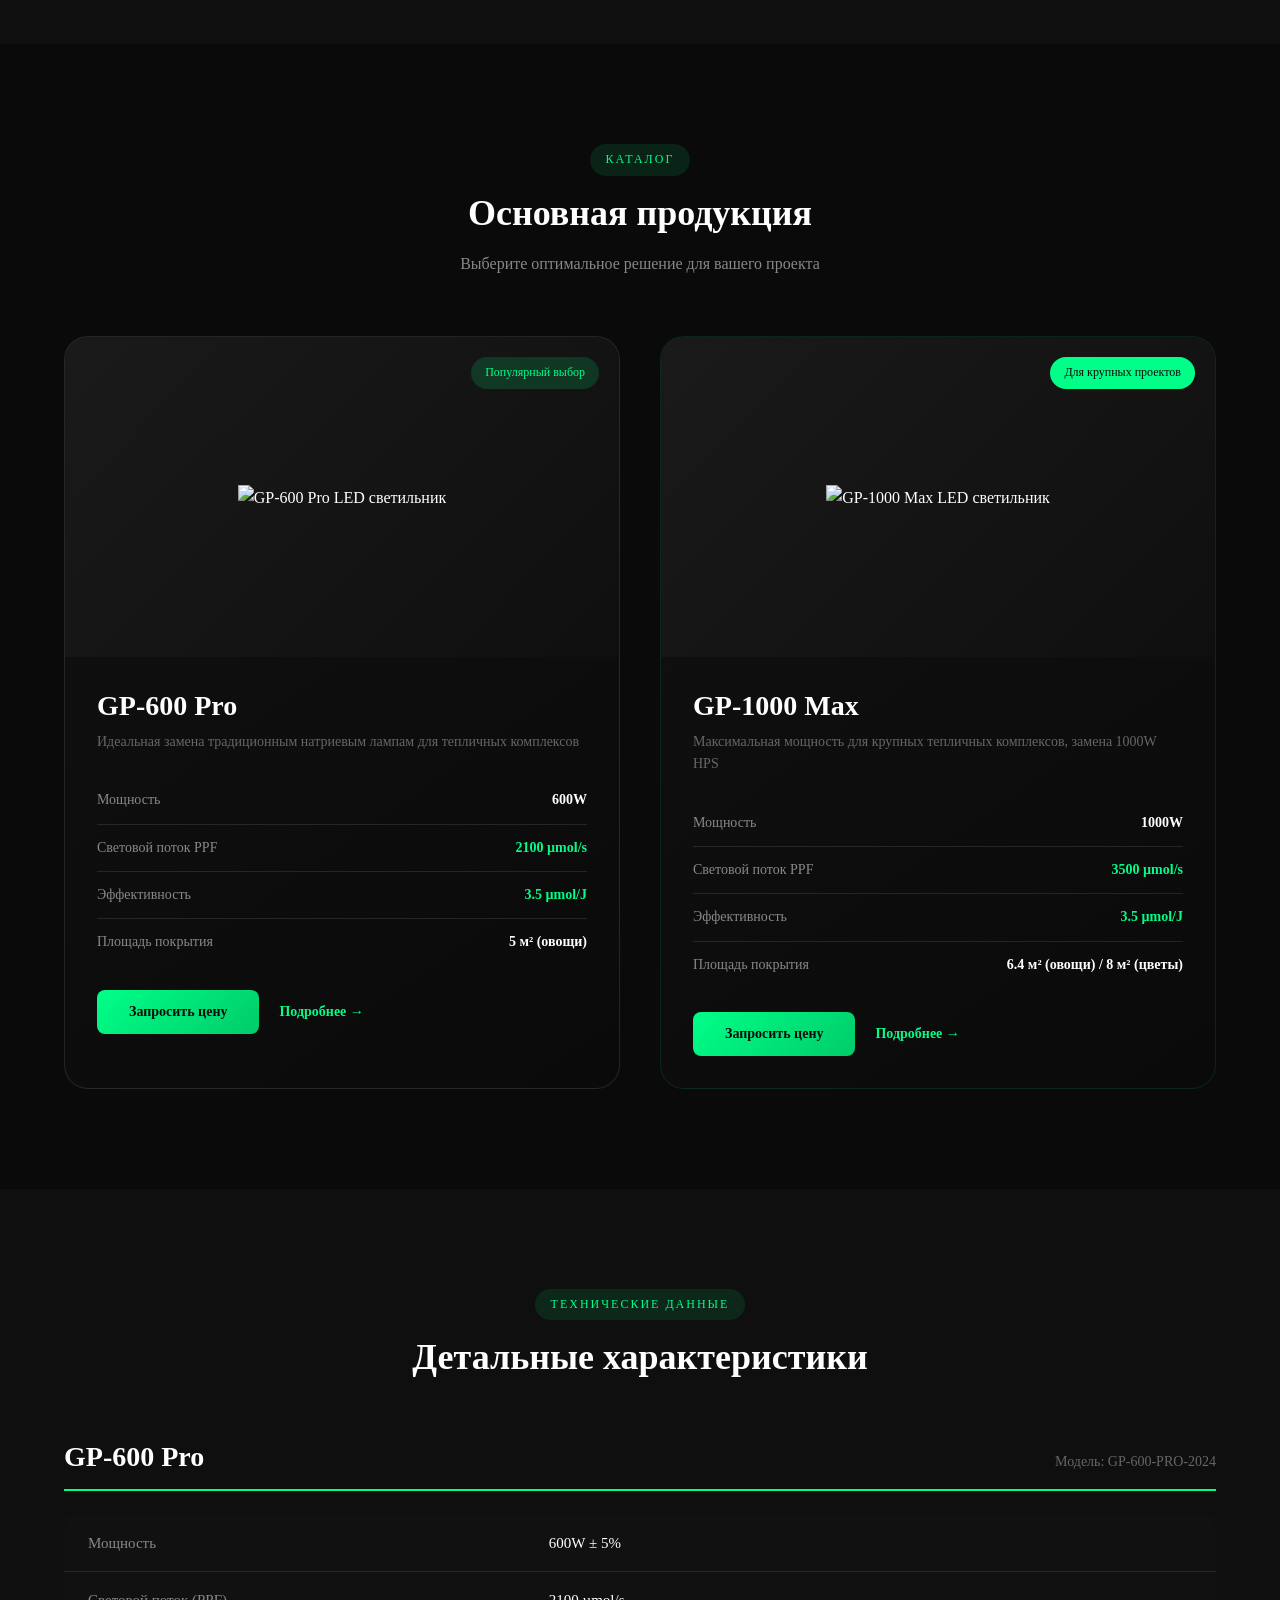
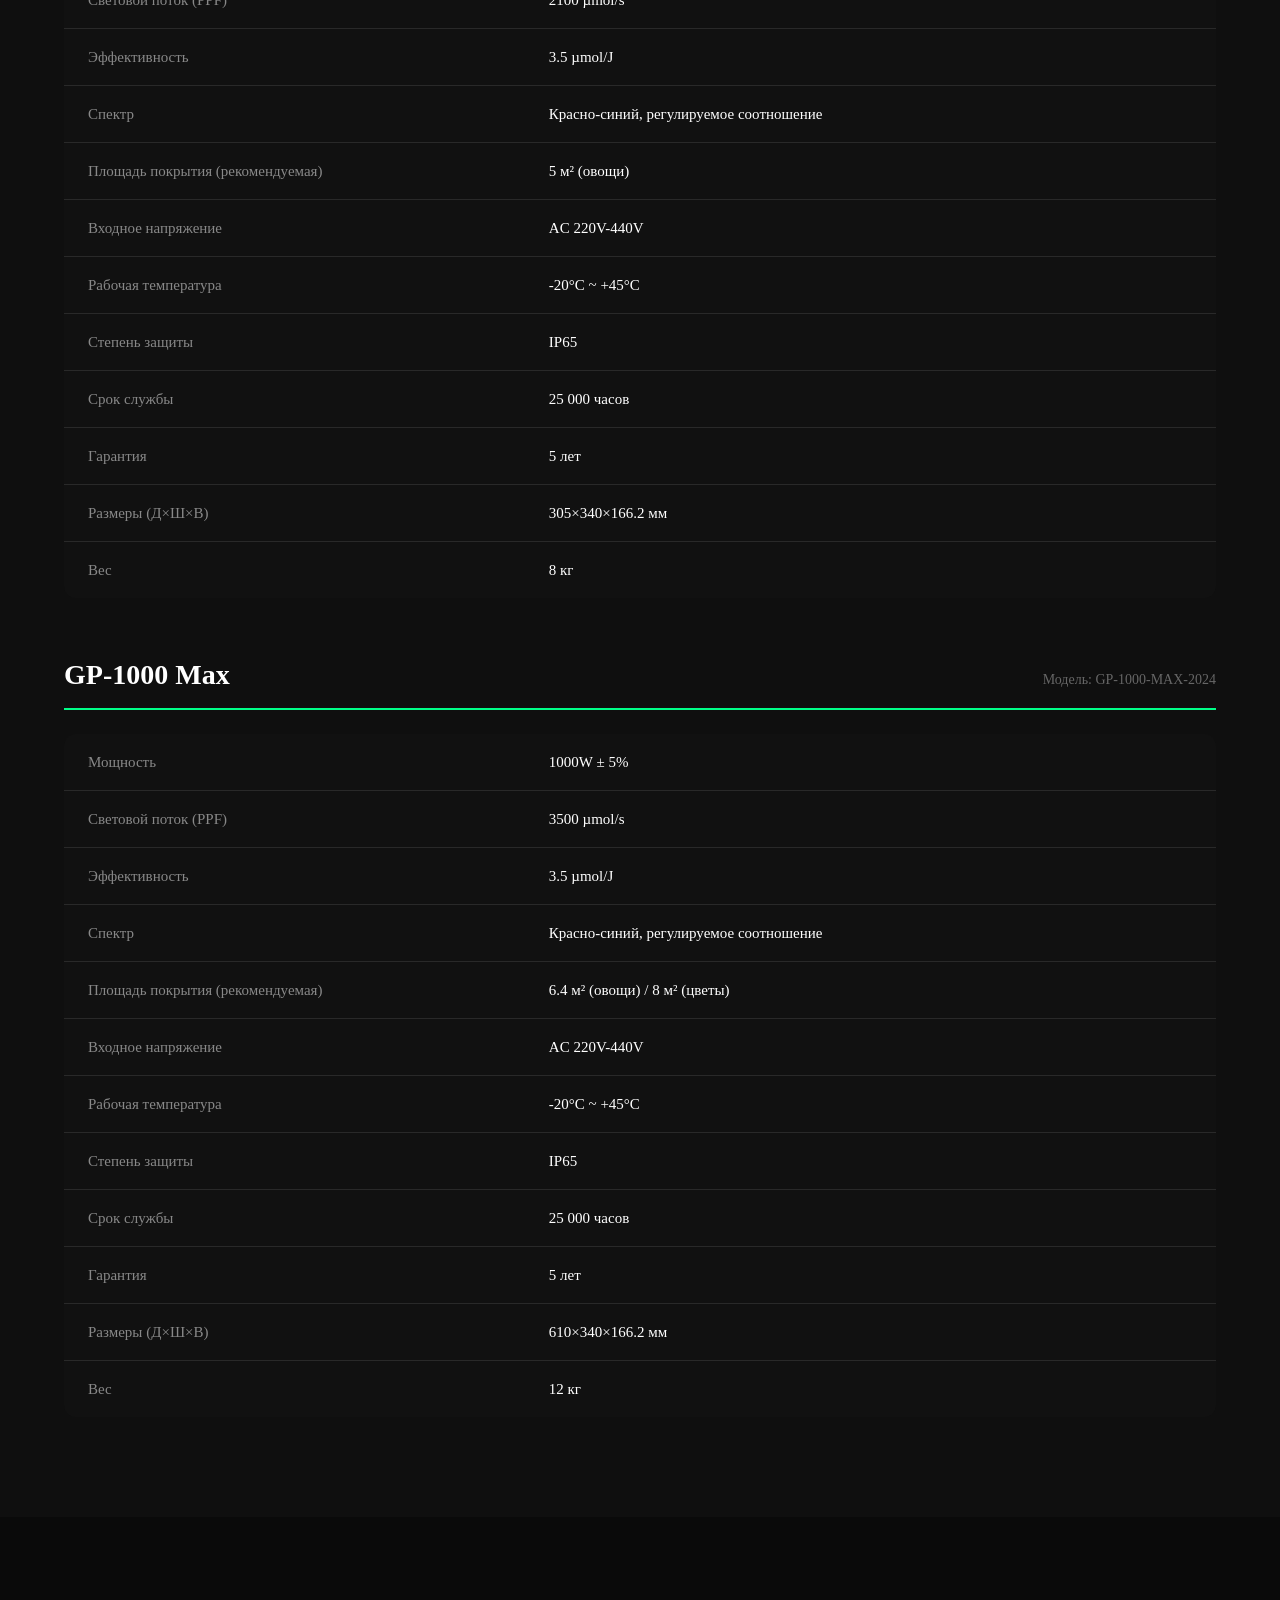
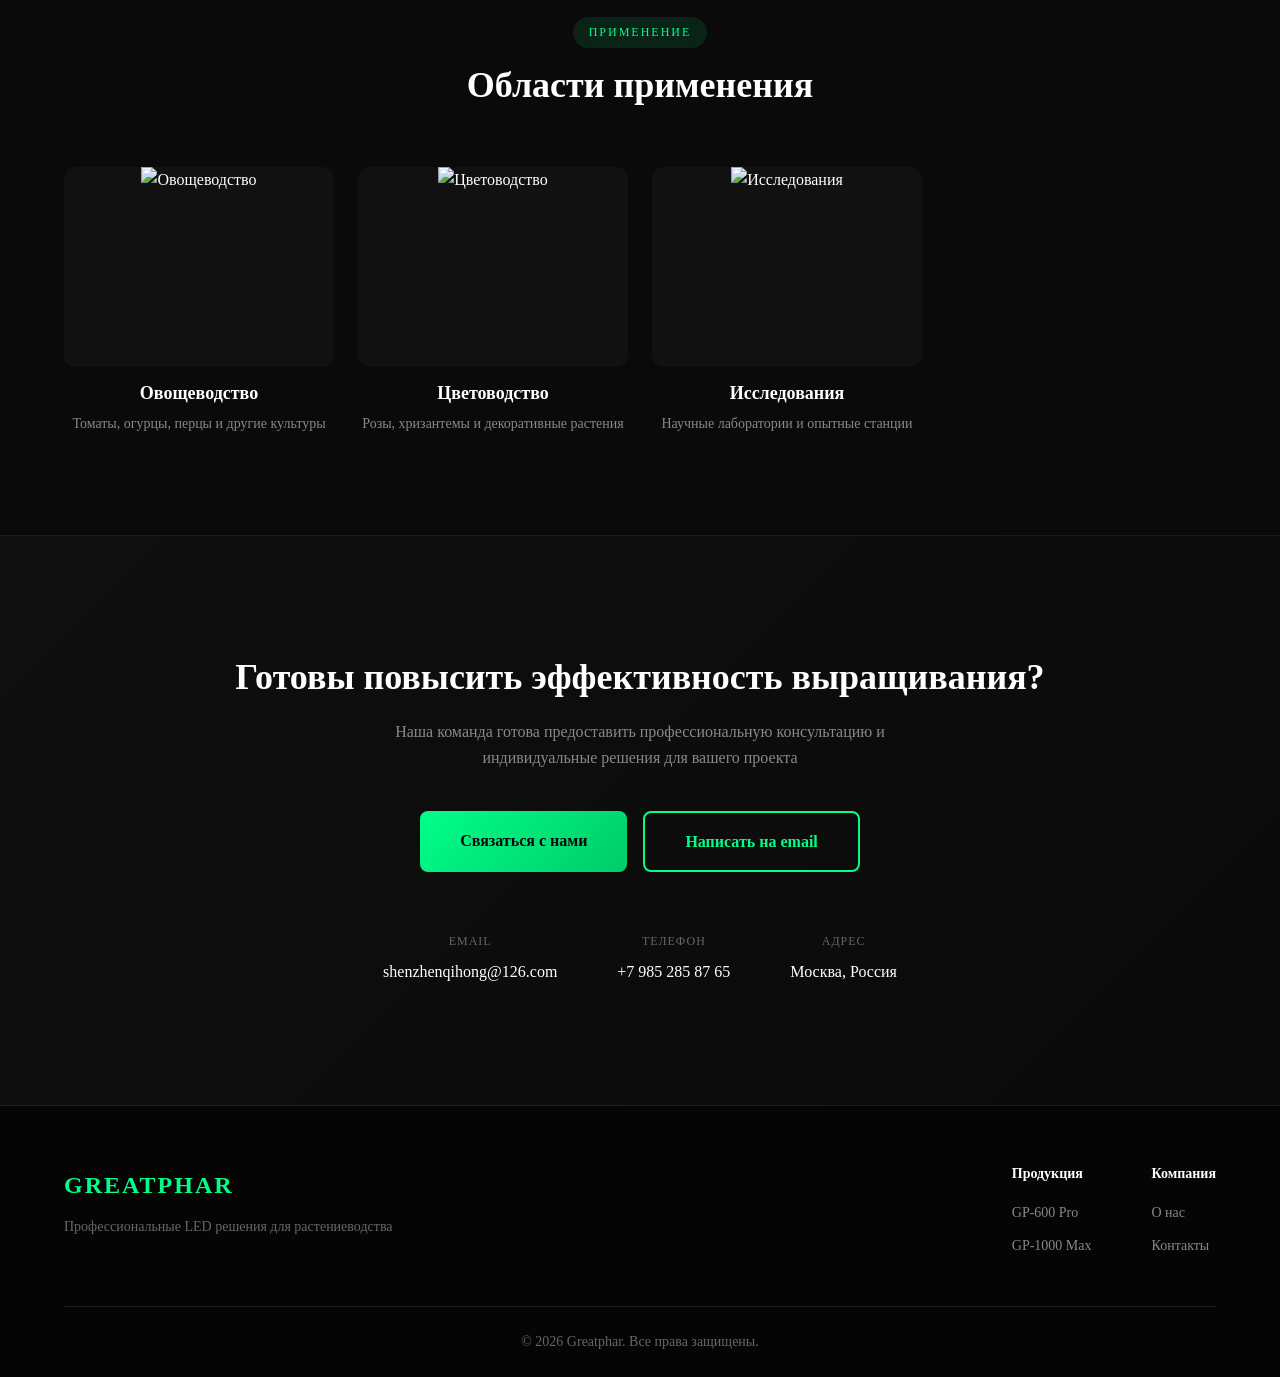
==== commit cfc2b7d8: "Update hero title to LED grow light for greenhouse" ====
--- a/index.html
+++ b/index.html
@@ -32,7 +32,7 @@
         <div class="hero-bg"></div>
         <div class="container">
             <div class="hero-content">
-                <h1 class="hero-title">Свет для роста</h1>
+                <h1 class="hero-title">Светодиодный Светильник для Досветки в Тепличном Комбинате</h1>
                 <p class="hero-subtitle">Профессиональные LED светильники для растений с технологией эффективного фотонного потока</p>
                 <div class="hero-cta">
                     <a href="#products" class="btn btn-primary">Смотреть продукцию</a>
@@ -426,7 +426,7 @@
             <button class="modal-close" onclick="closeModal()">&times;</button>
             <h3>Запрос цены</h3>
             <p class="modal-product">Продукт: <span id="modalProductName">-</span></p>
-            <form id="inquiryForm" onsubmit="submitInquiry(event)">
+            <form id="inquiryForm">
                 <div class="form-group">
                     <label for="name">Ваше имя *</label>
                     <input type="text" id="name" name="name" required>
@@ -451,11 +451,30 @@
                     <label for="message">Сообщение</label>
                     <textarea id="message" name="message" rows="4" placeholder="Опишите ваш проект или задайте вопрос..."></textarea>
                 </div>
+                
+                <!-- Formspree 隐藏字段 -->
+                <input type="hidden" name="_subject" value="Новый запрос с Greatphar.com">
+                <input type="hidden" name="product" id="formProduct">
+                
                 <button type="submit" class="btn btn-primary btn-block">Отправить запрос</button>
             </form>
         </div>
     </div>
 
     <script src="js/main.js"></script>
+    
+    <!--Start of Tawk.to Script-->
+    <script type="text/javascript">
+    var Tawk_API=Tawk_API||{}, Tawk_LoadStart=new Date();
+    (function(){
+    var s1=document.createElement("script"),s0=document.getElementsByTagName("script")[0];
+    s1.async=true;
+    s1.src='https://embed.tawk.to/69e05049e956e51c363eb3d0/1jma3j8vb';
+    s1.charset='UTF-8';
+    s1.setAttribute('crossorigin','*');
+    s0.parentNode.insertBefore(s1,s0);
+    })();
+    </script>
+    <!--End of Tawk.to Script-->
 </body>
 </html>
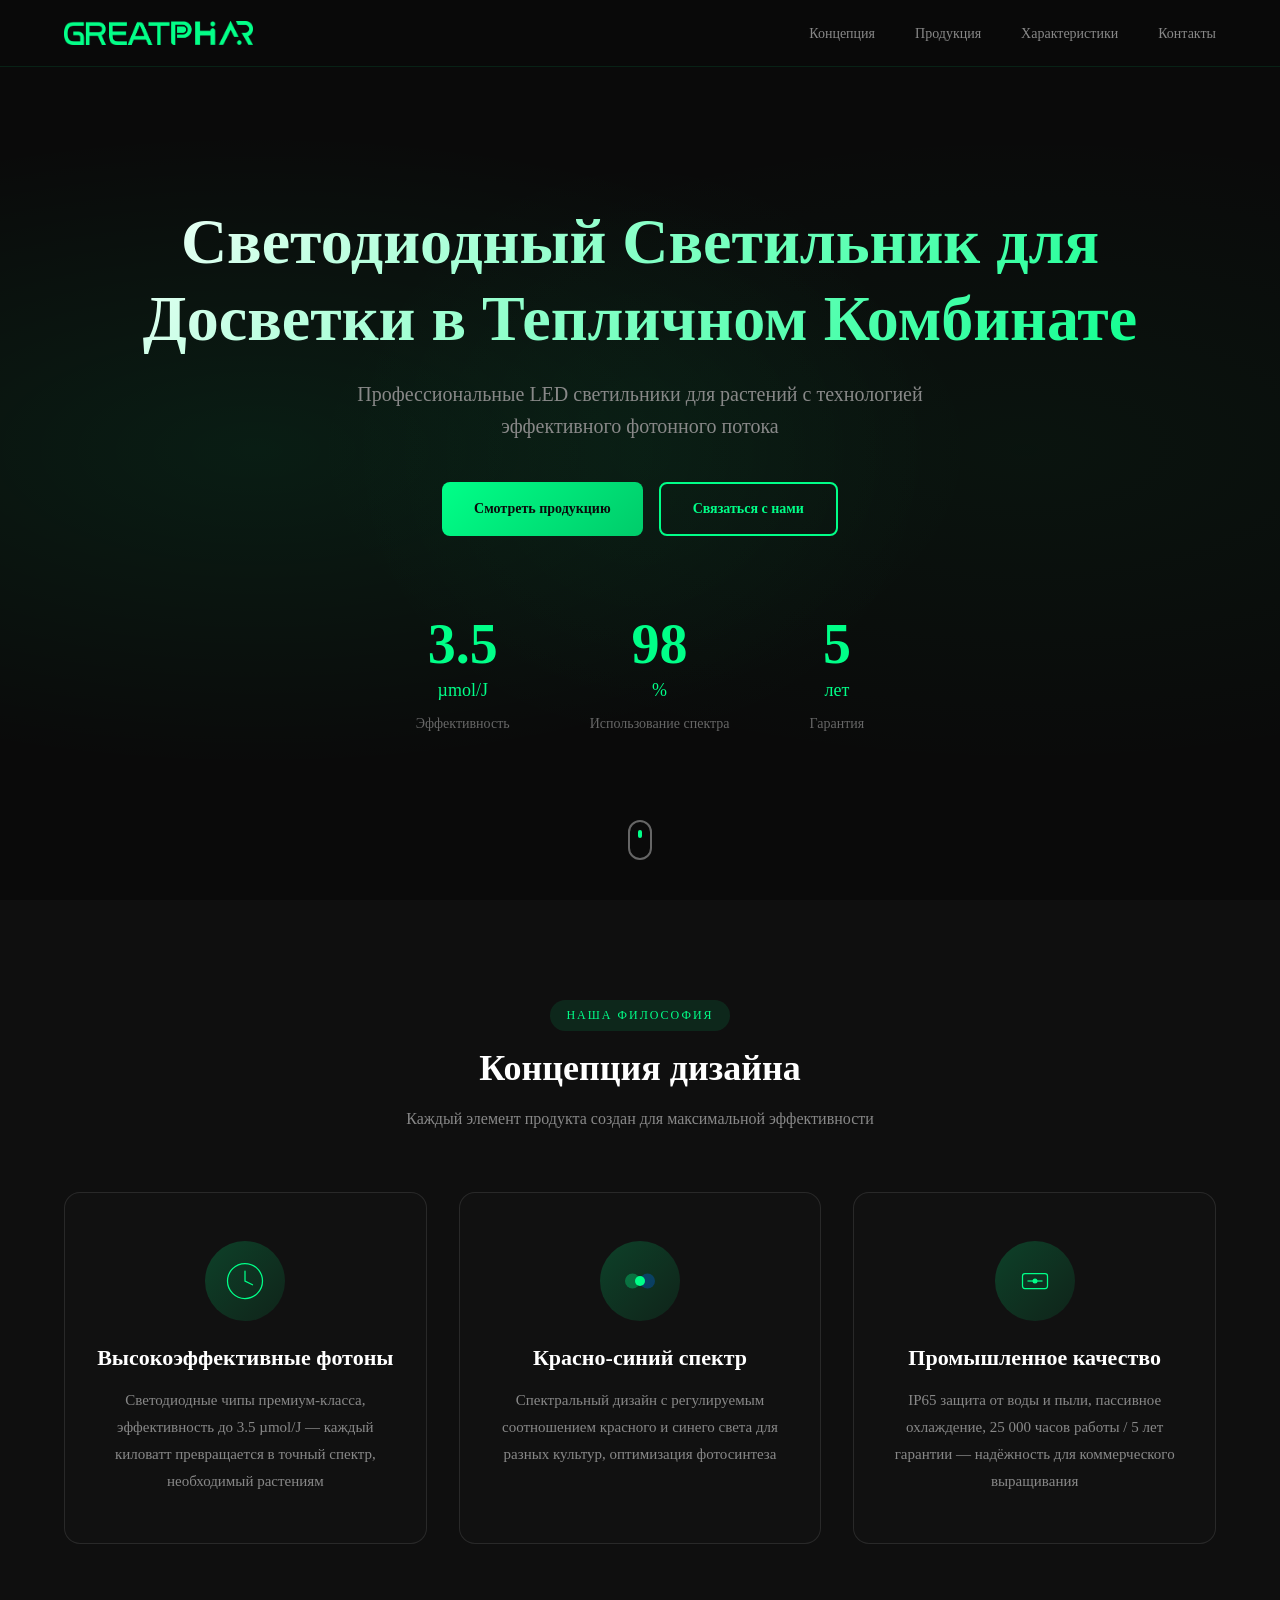
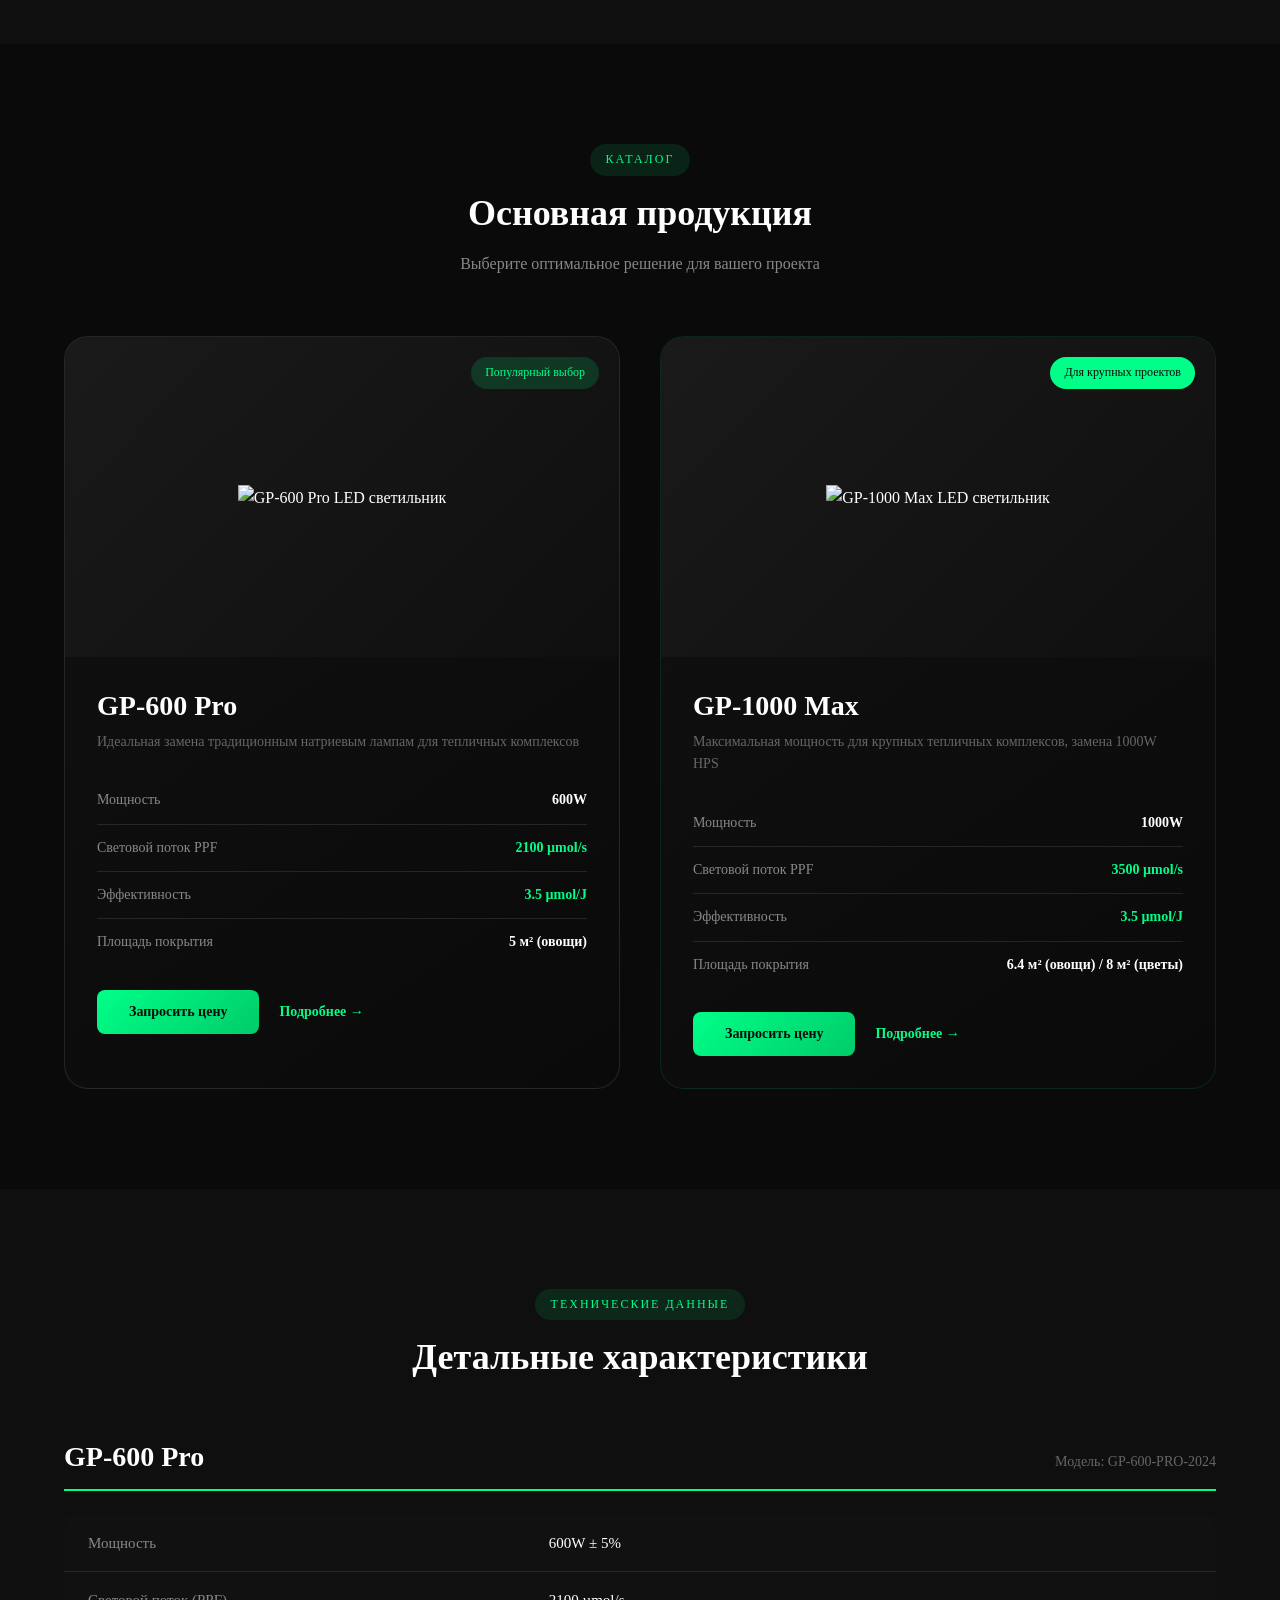
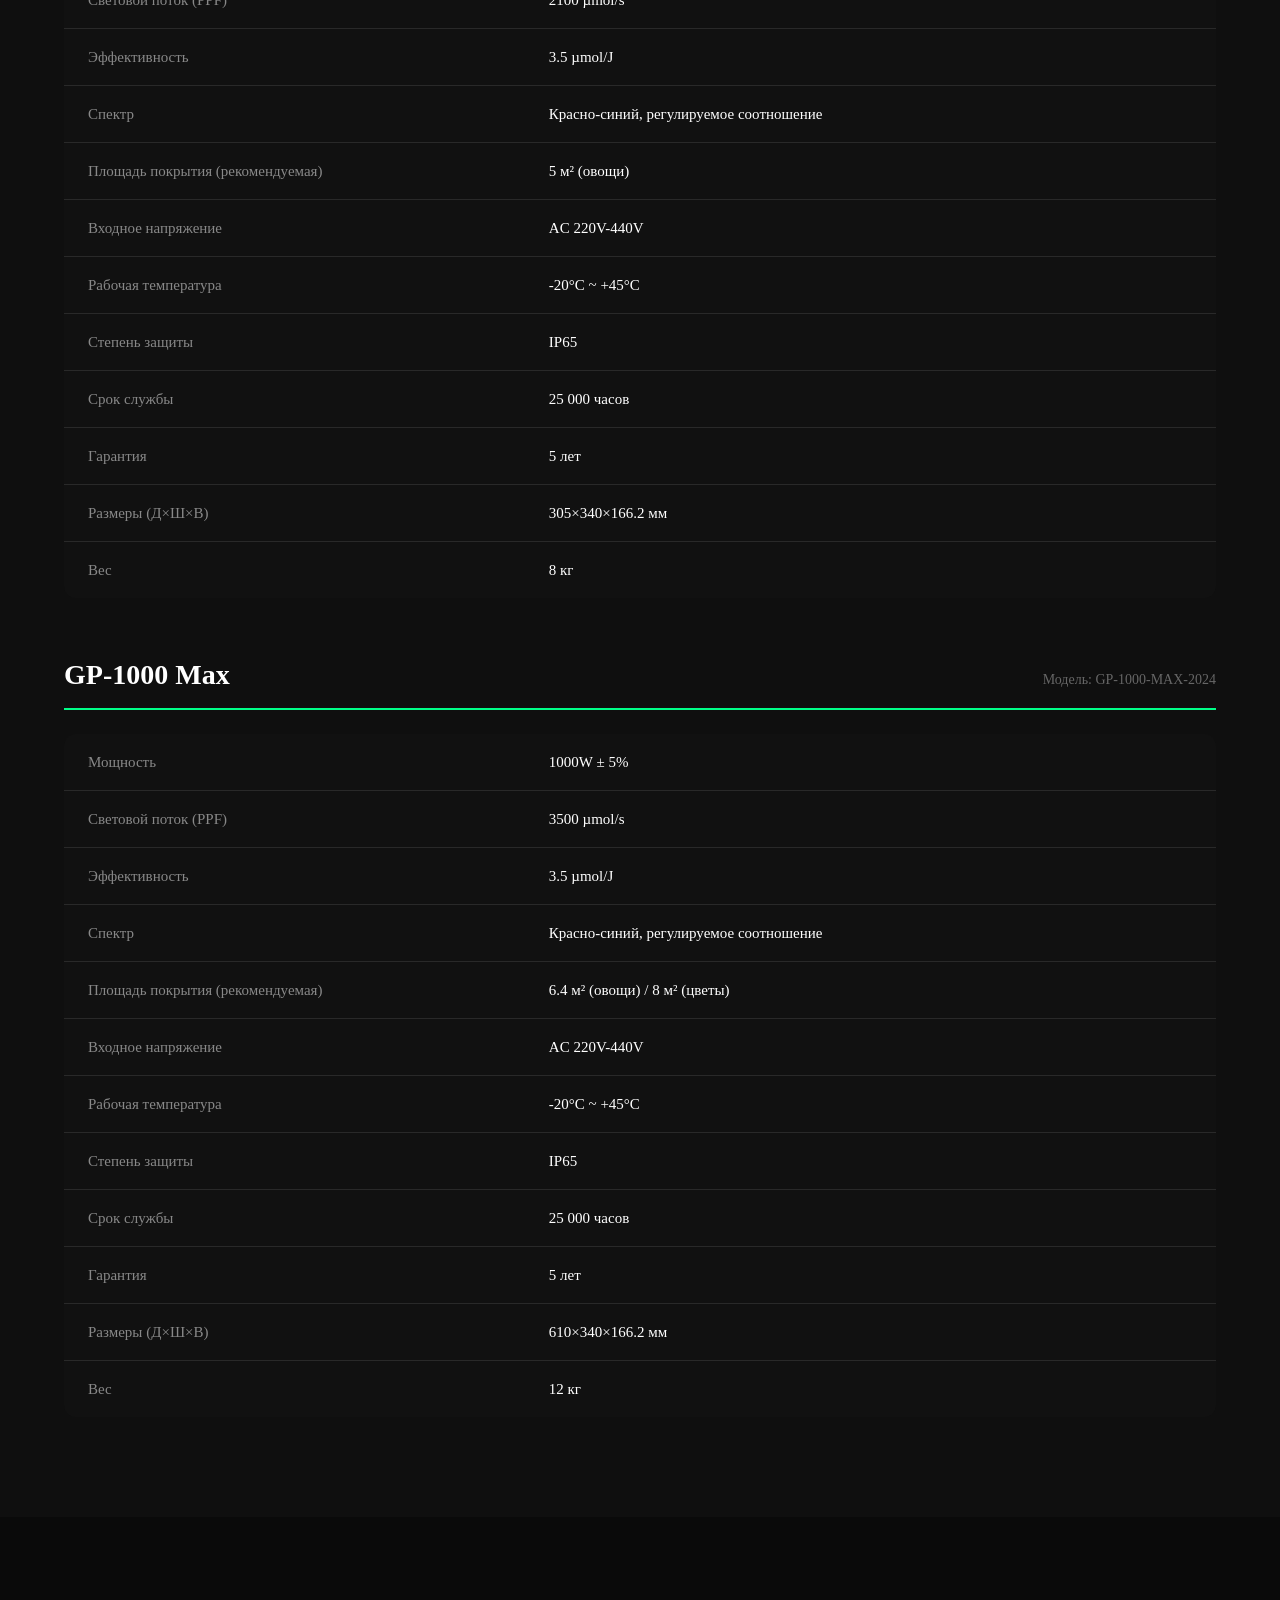
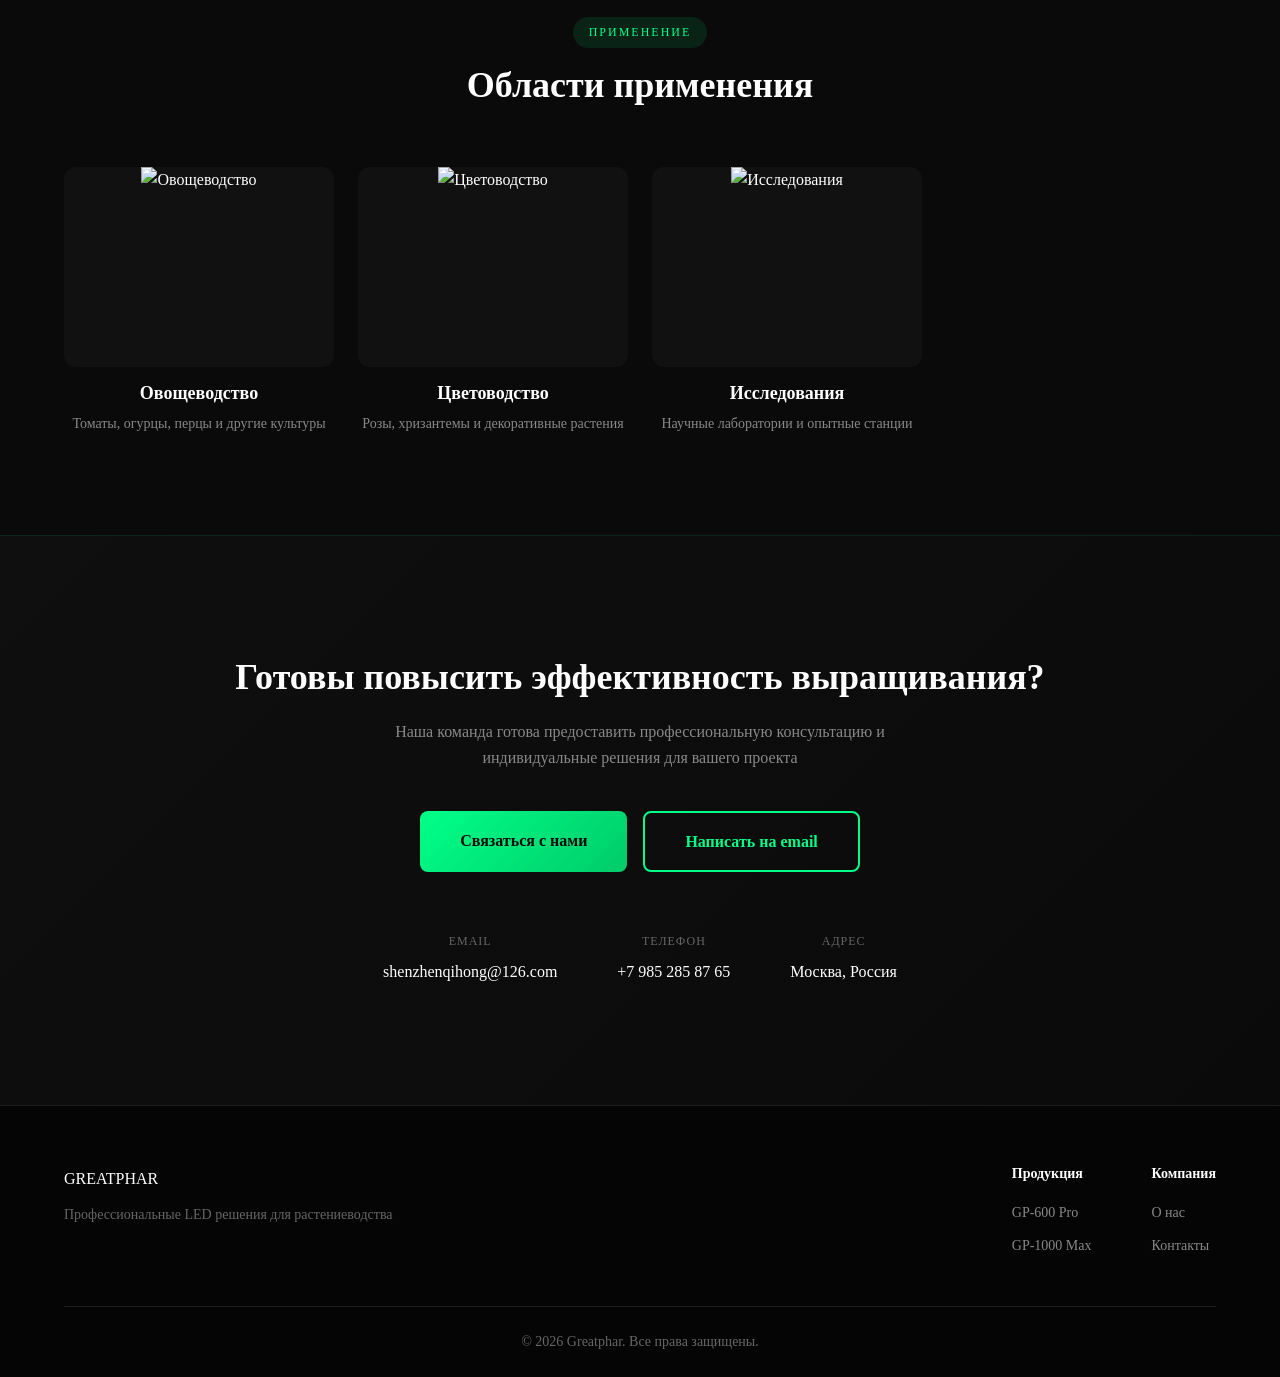
==== commit 096a1471: "Replace text logo with image logo" ====
--- a/index.html
+++ b/index.html
@@ -12,7 +12,7 @@
     <!-- 导航 -->
     <nav class="navbar" id="navbar">
         <div class="container">
-            <a href="#" class="logo">GREATPHAR</a>
+            <a href="#" class="logo"><img src="images/logo.png" alt="GREATPHAR"></a>
             <ul class="nav-links">
                 <li><a href="#philosophy">Концепция</a></li>
                 <li><a href="#products">Продукция</a></li>
--- a/css/style.css
+++ b/css/style.css
@@ -171,10 +171,14 @@
 }
 
 .logo {
-    font-size: 24px;
-    font-weight: 700;
-    color: var(--primary);
-    letter-spacing: 2px;
+    display: flex;
+    align-items: center;
+}
+
+.logo img {
+    height: 24px;
+    width: auto;
+    display: block;
 }
 
 .nav-links {
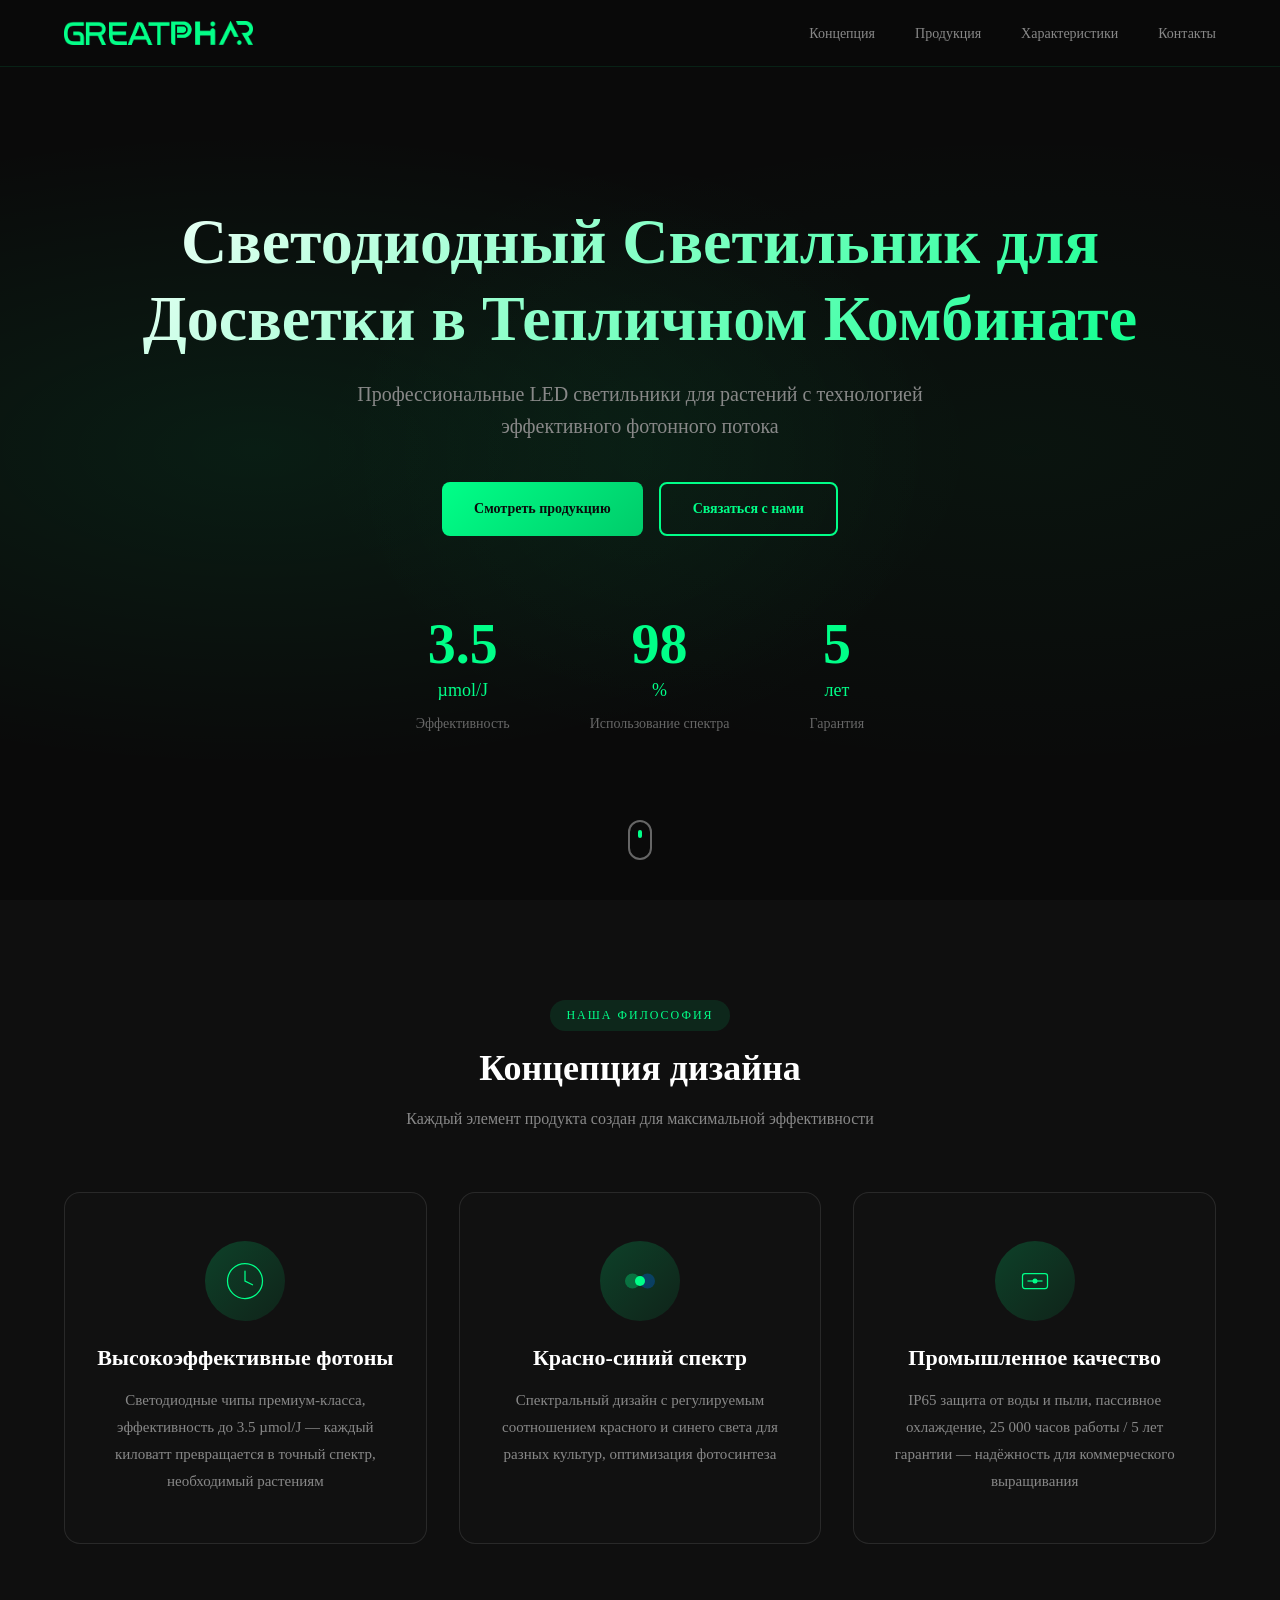
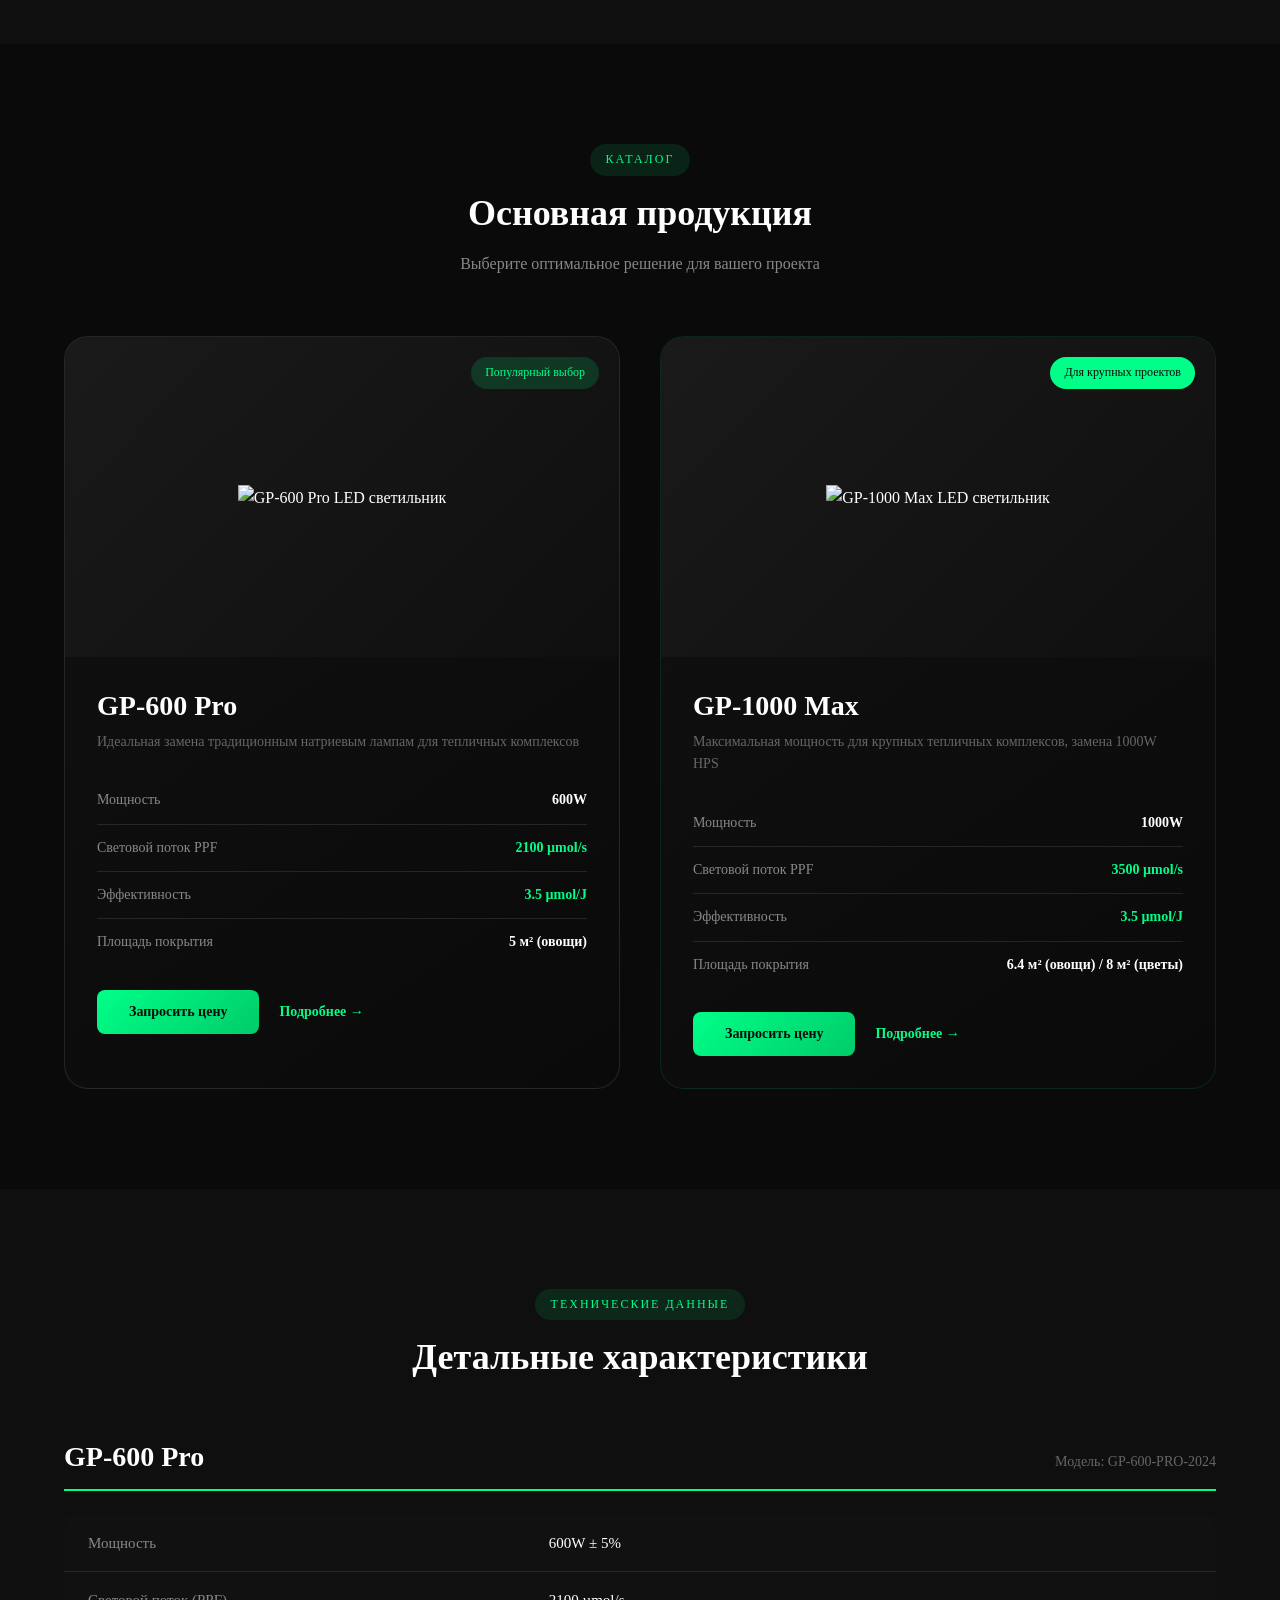
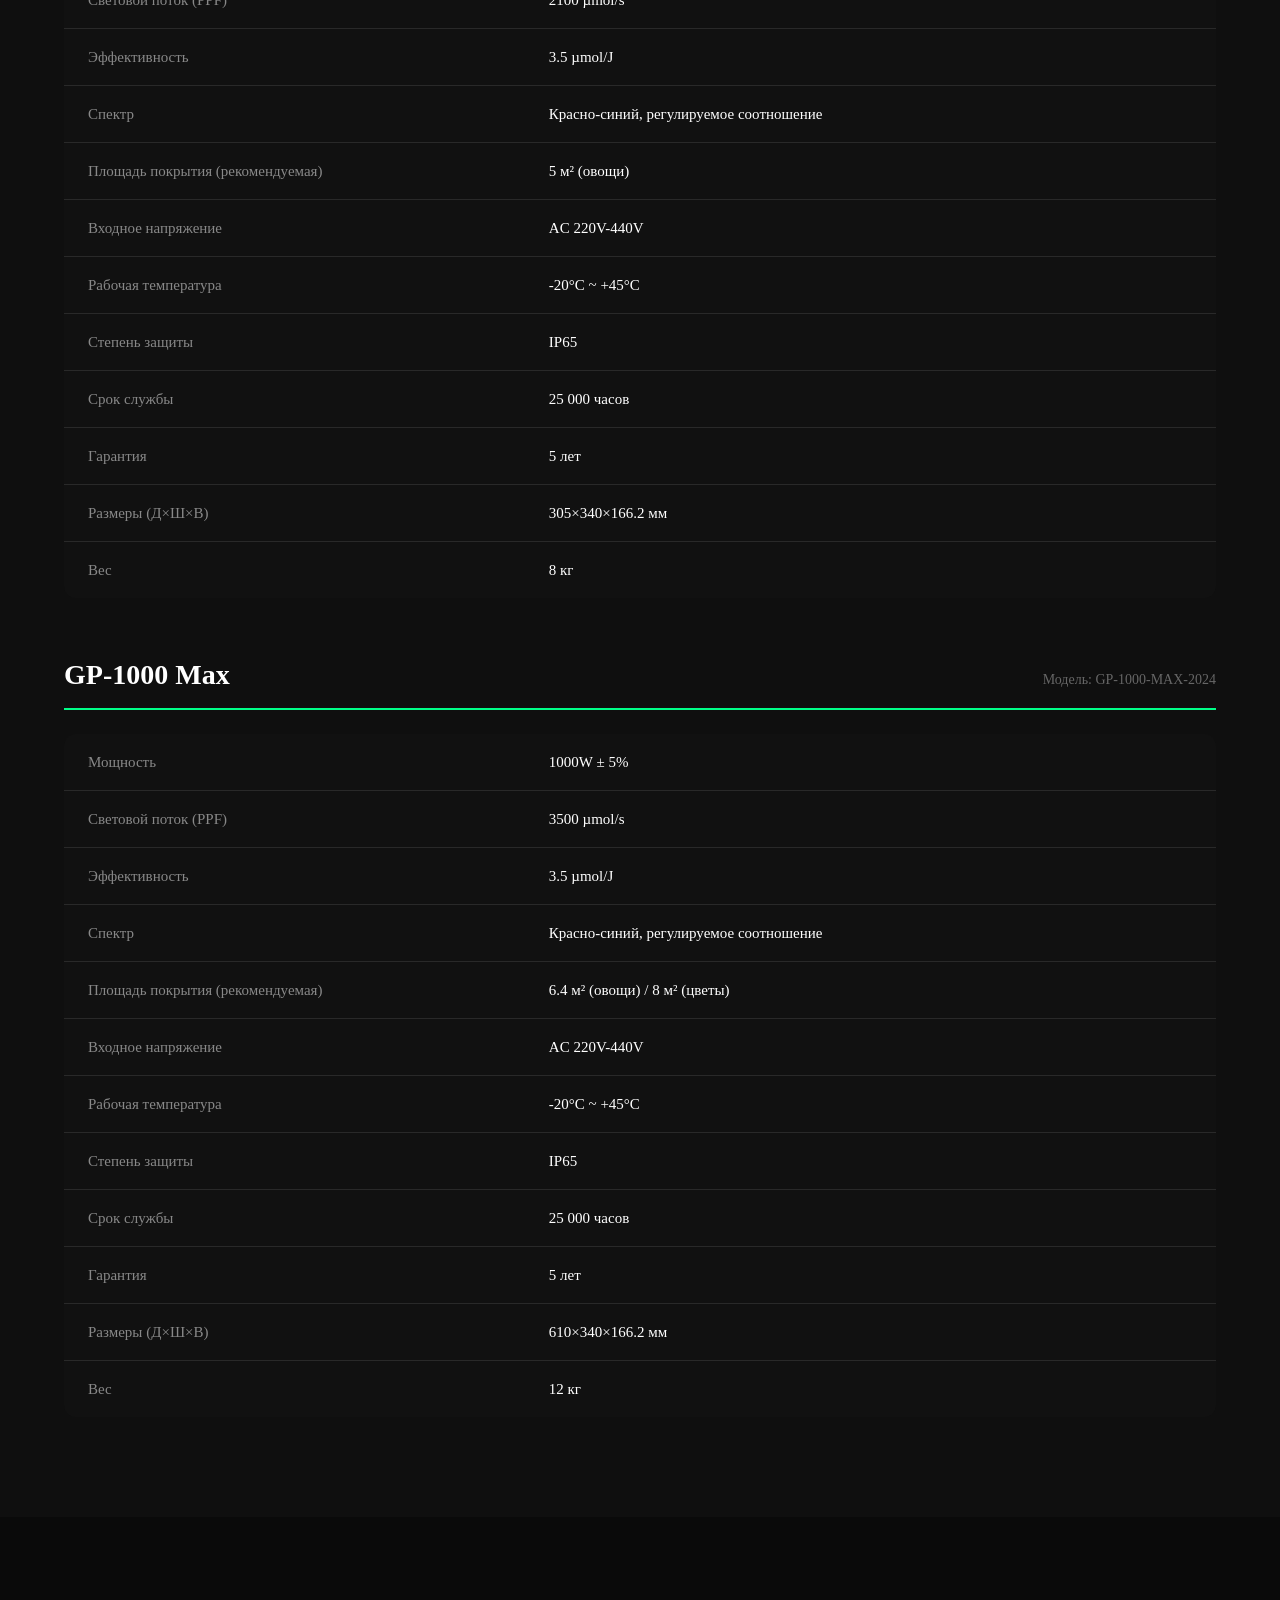
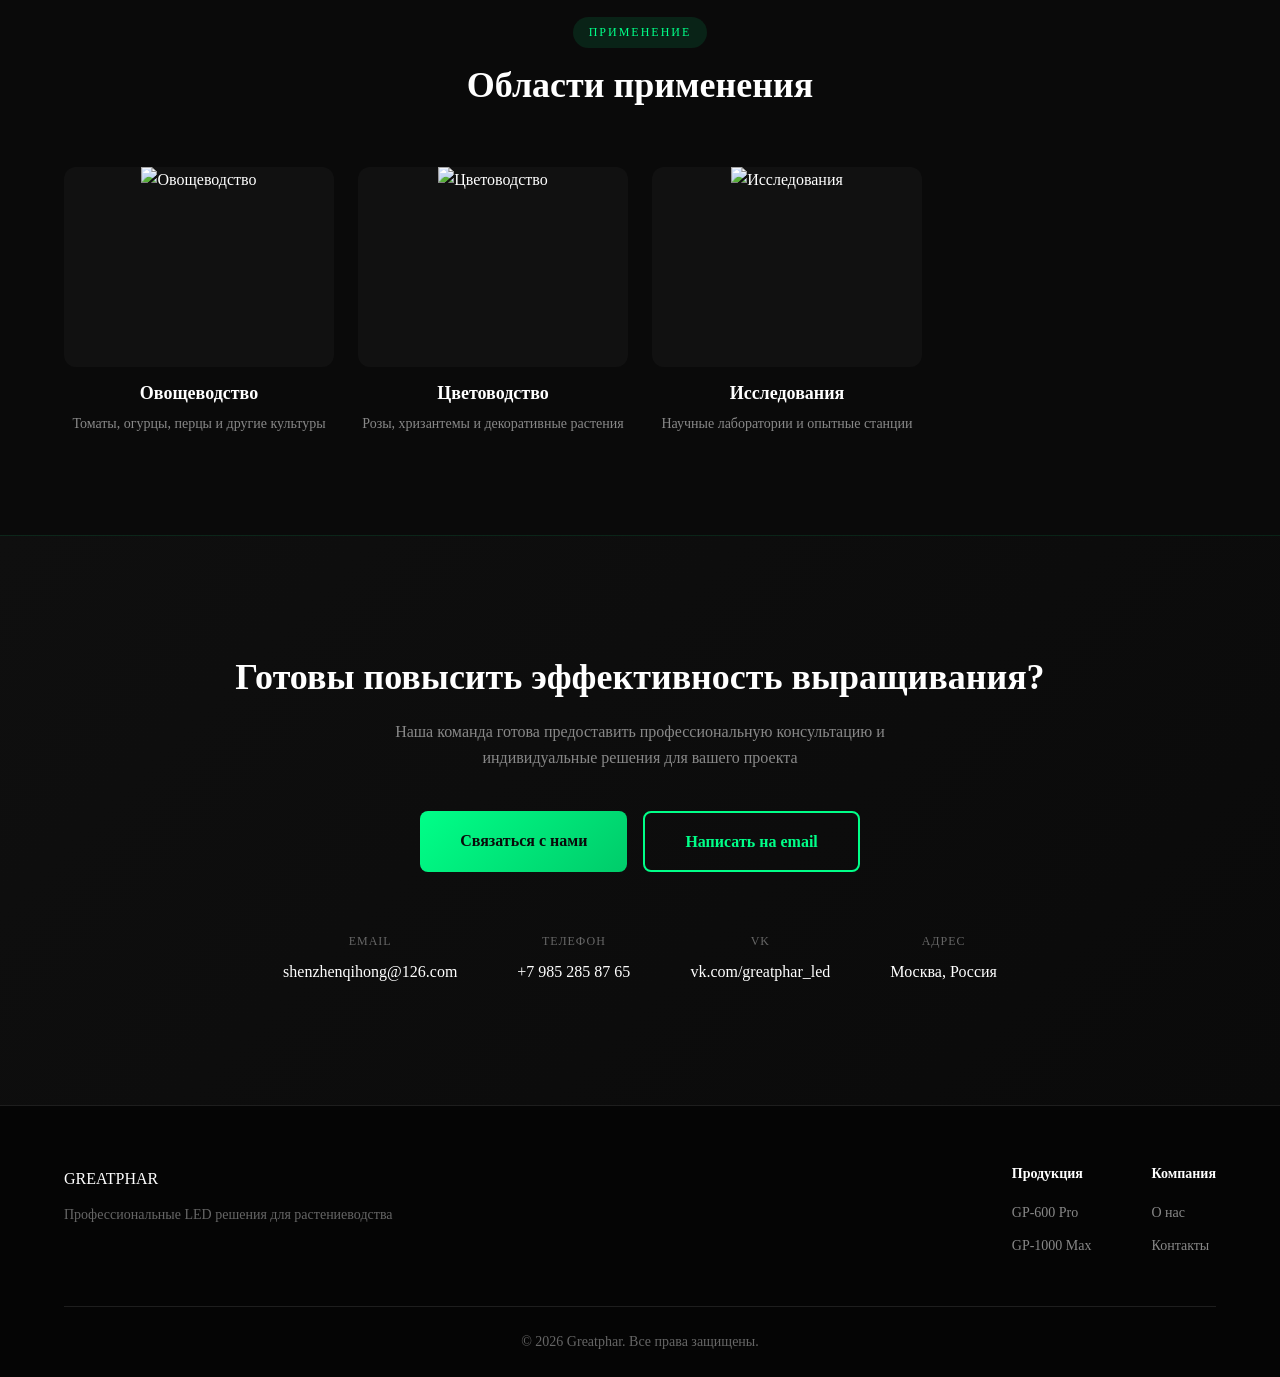
==== commit a5e845ca: "Update index.html" ====
--- a/index.html
+++ b/index.html
@@ -120,7 +120,7 @@
                 <div class="product-card" data-product="gp600">
                     <div class="product-badge">Популярный выбор</div>
                     <div class="product-image">
-                        <img src="https://res.cloudinary.com/daf9pg6jf/image/upload/q_auto/f_auto/v1776162089/product-gp600_vnmvc9.png" alt="GP-600 Pro LED светильник" id="img-gp600" loading="lazy">
+                        <img src="https://res.cloudinary.com/daf9pg6jf/image/upload/q_auto/f_auto/v1777339257/GP600pro_xeqplt.jpg" alt="GP-600 Pro LED светильник" id="img-gp600" loading="lazy">
                         <div class="product-image-overlay">
                             <button class="btn btn-light" onclick="openInquiry('GP-600 Pro')">Запросить цену</button>
                         </div>
@@ -157,7 +157,7 @@
                 <div class="product-card featured" data-product="gp1000">
                     <div class="product-badge featured">Для крупных проектов</div>
                     <div class="product-image">
-                        <img src="https://res.cloudinary.com/daf9pg6jf/image/upload/q_auto/f_auto/v1776162089/product-gp1000_kawjxt.png" alt="GP-1000 Max LED светильник" id="img-gp1000" loading="lazy">
+                        <img src="https://res.cloudinary.com/daf9pg6jf/image/upload/q_auto/f_auto/v1777339258/GP1000pro_hpywyg.jpg" alt="GP-1000 Max LED светильник" id="img-gp1000" loading="lazy">
                         <div class="product-image-overlay">
                             <button class="btn btn-light" onclick="openInquiry('GP-1000 Max')">Запросить цену</button>
                         </div>
@@ -378,6 +378,10 @@
                     <div class="contact-item">
                         <span class="contact-label">Телефон</span>
                         <a href="tel:+79852858765" class="contact-value">+7 985 285 87 65</a>
+                    </div>
+                    <div class="contact-item">
+                        <span class="contact-label">VK</span>
+                        <a href="https://vk.com/greatphar_led" class="contact-value" target="_blank">vk.com/greatphar_led</a>
                     </div>
                     <div class="contact-item">
                         <span class="contact-label">Адрес</span>
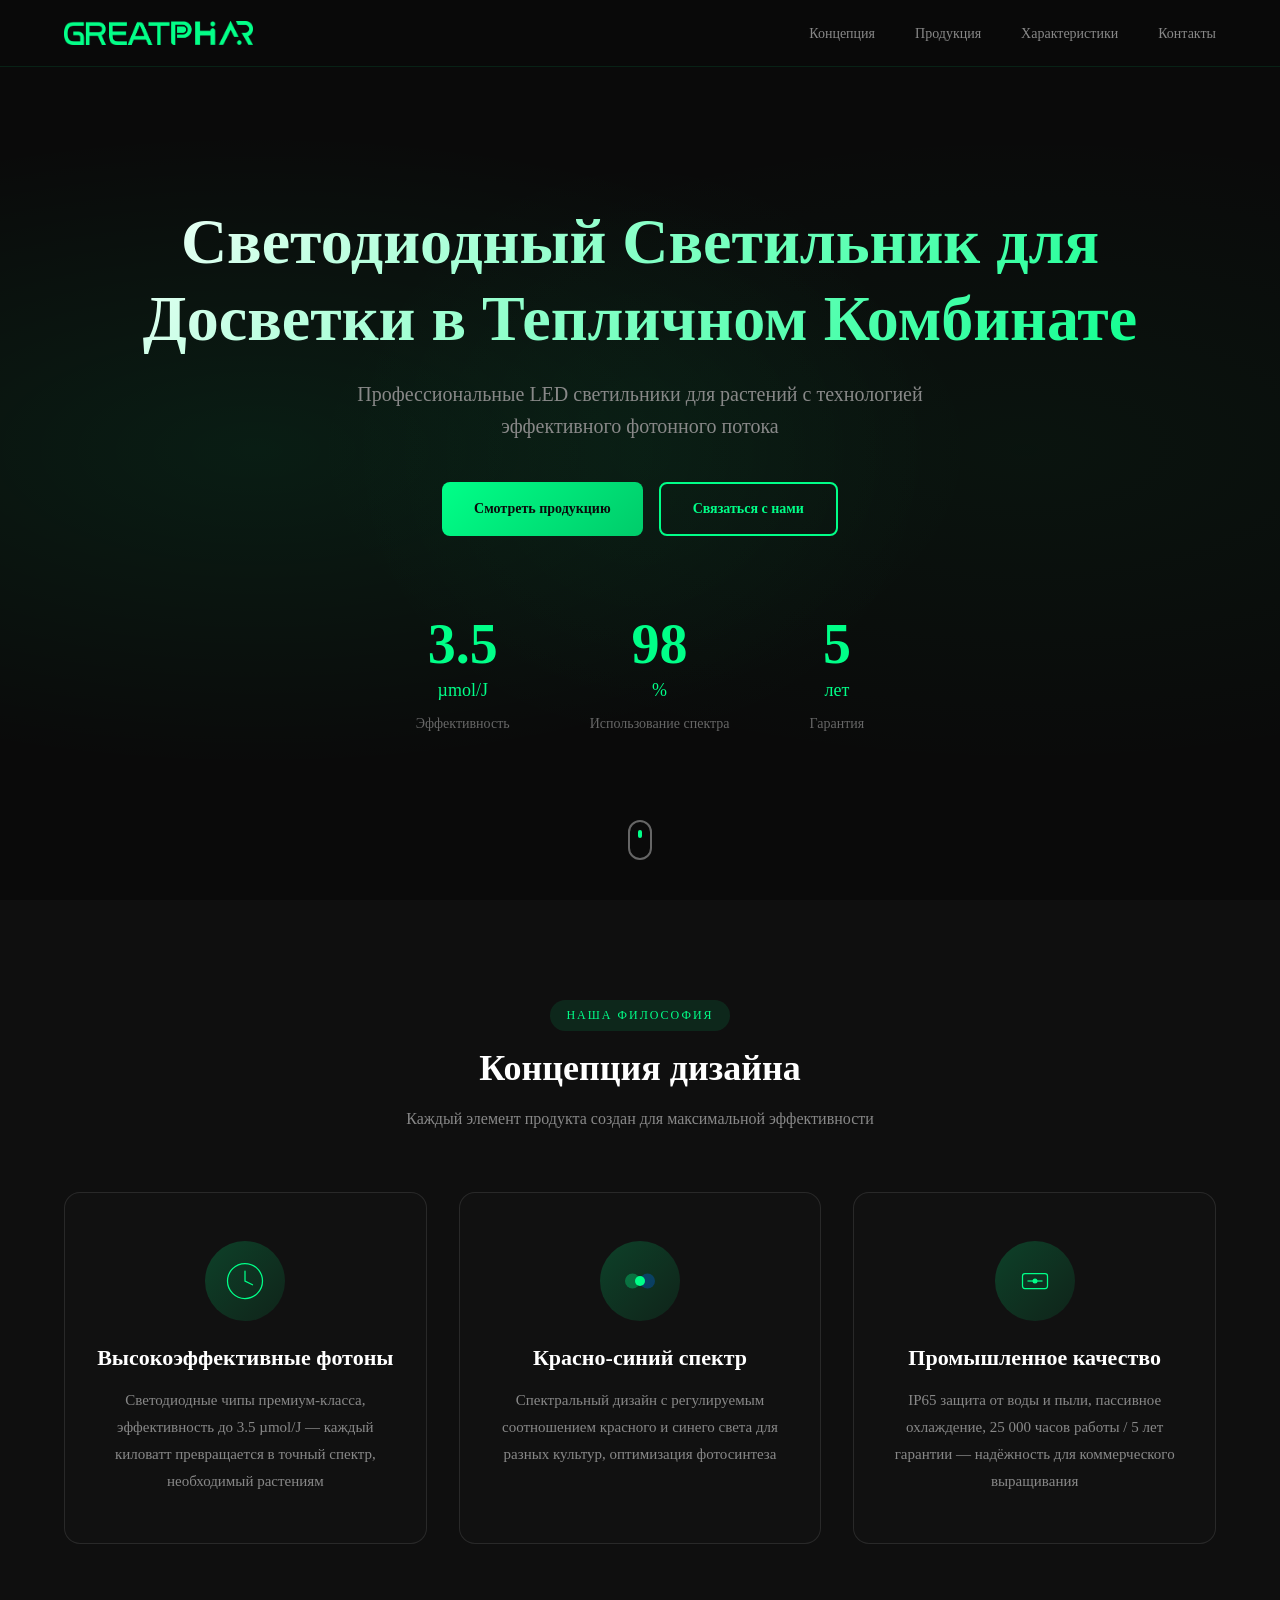
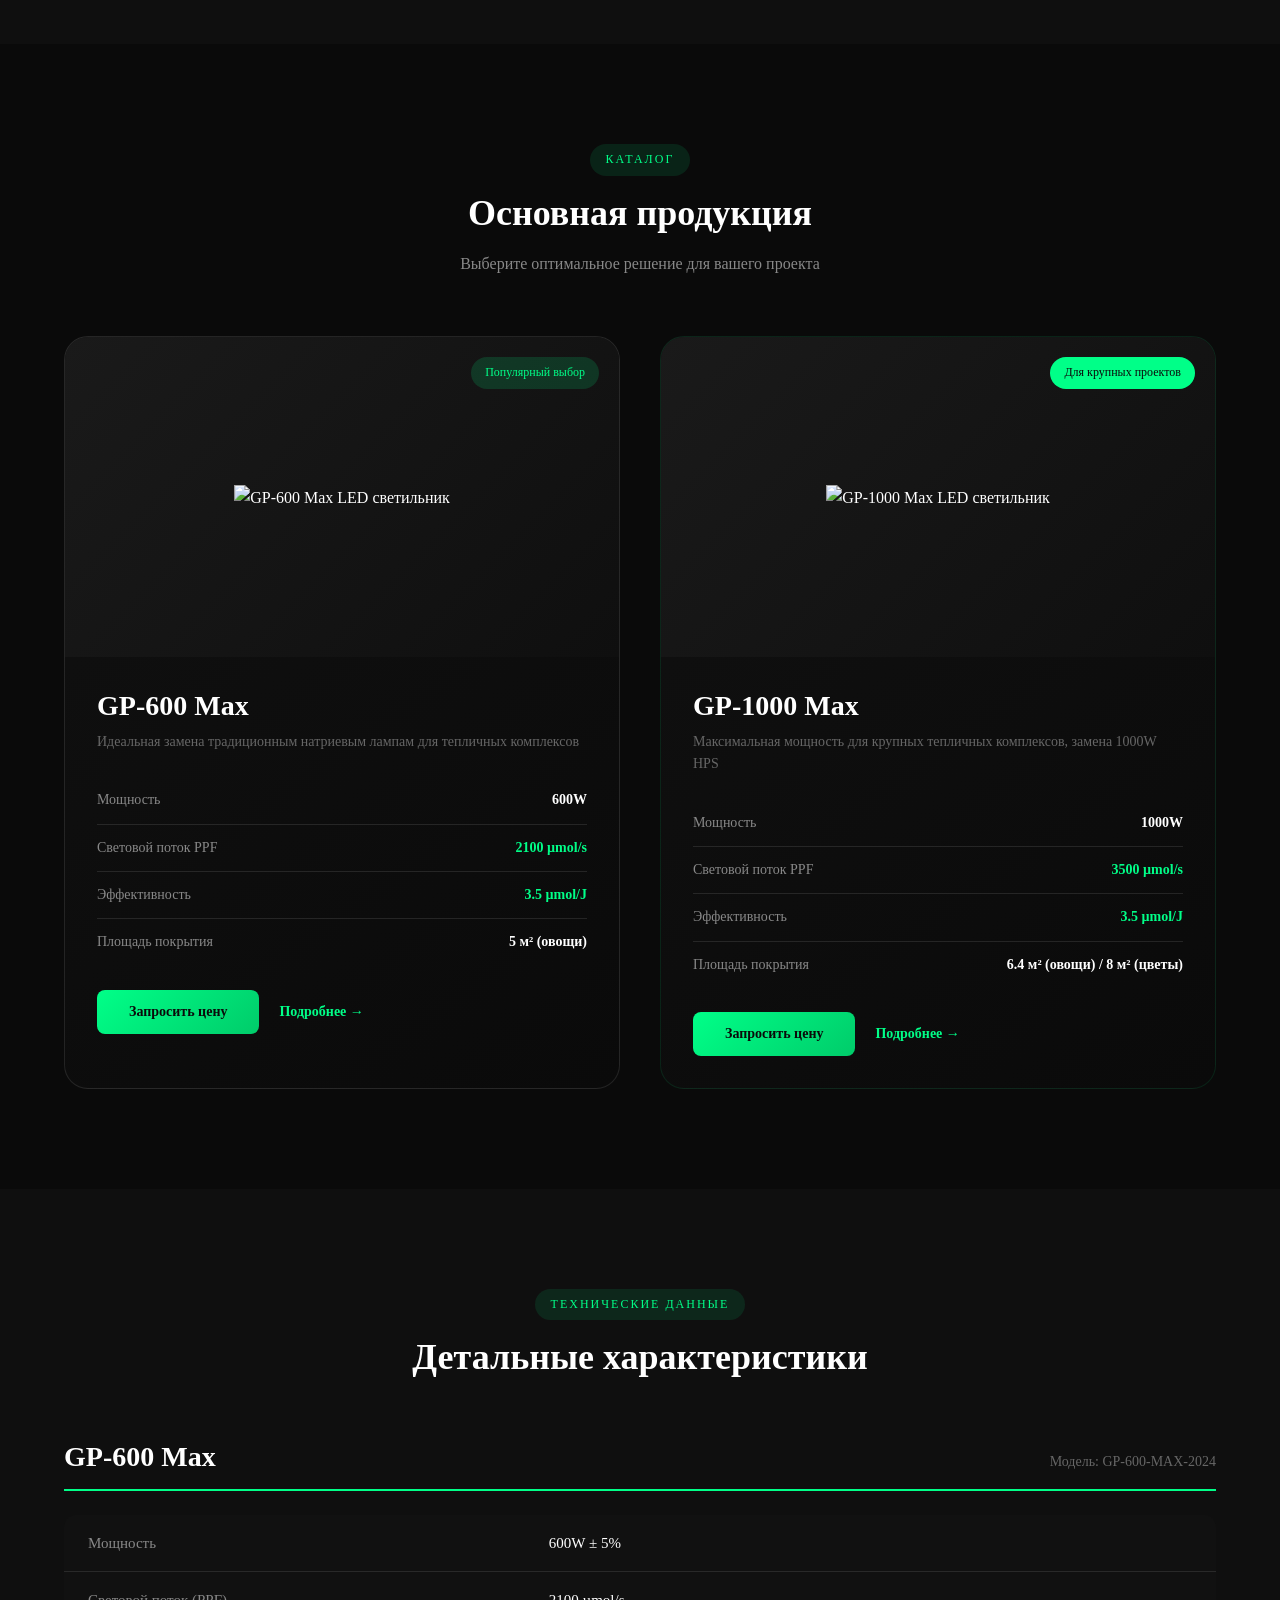
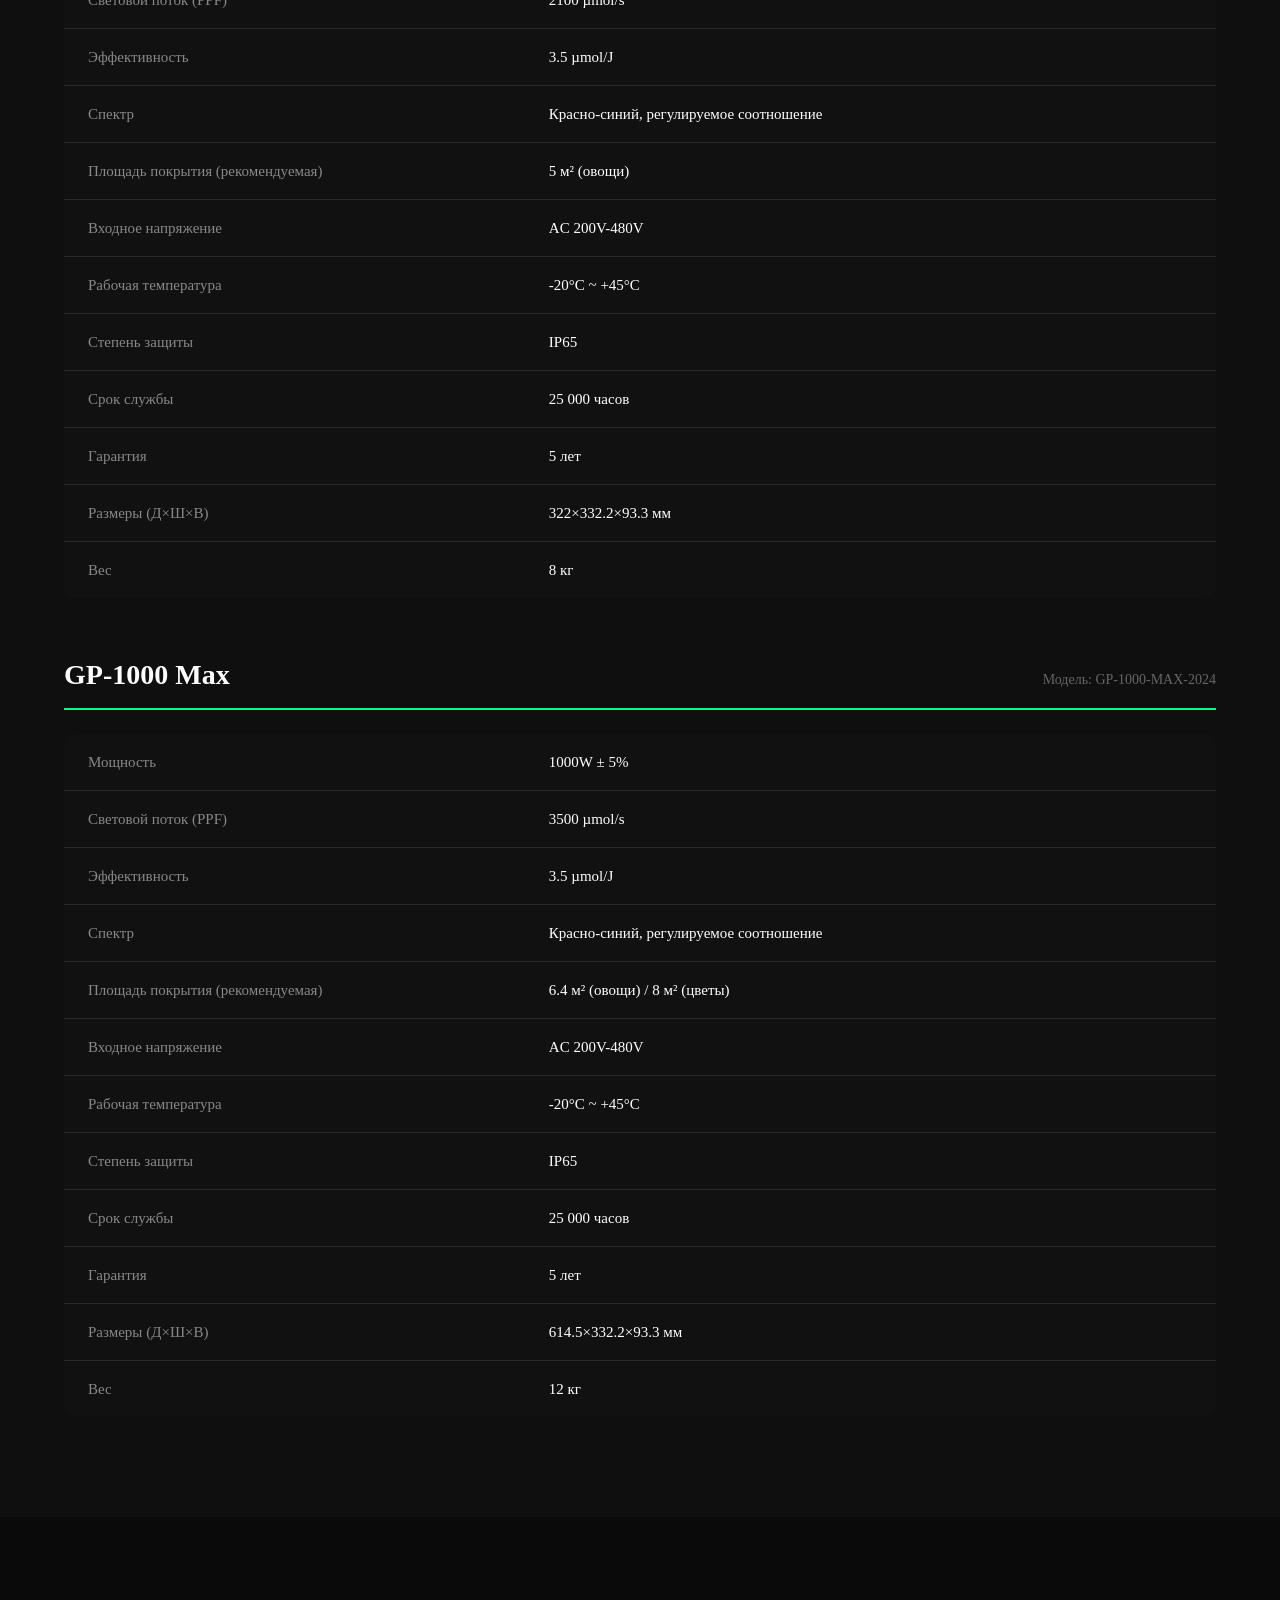
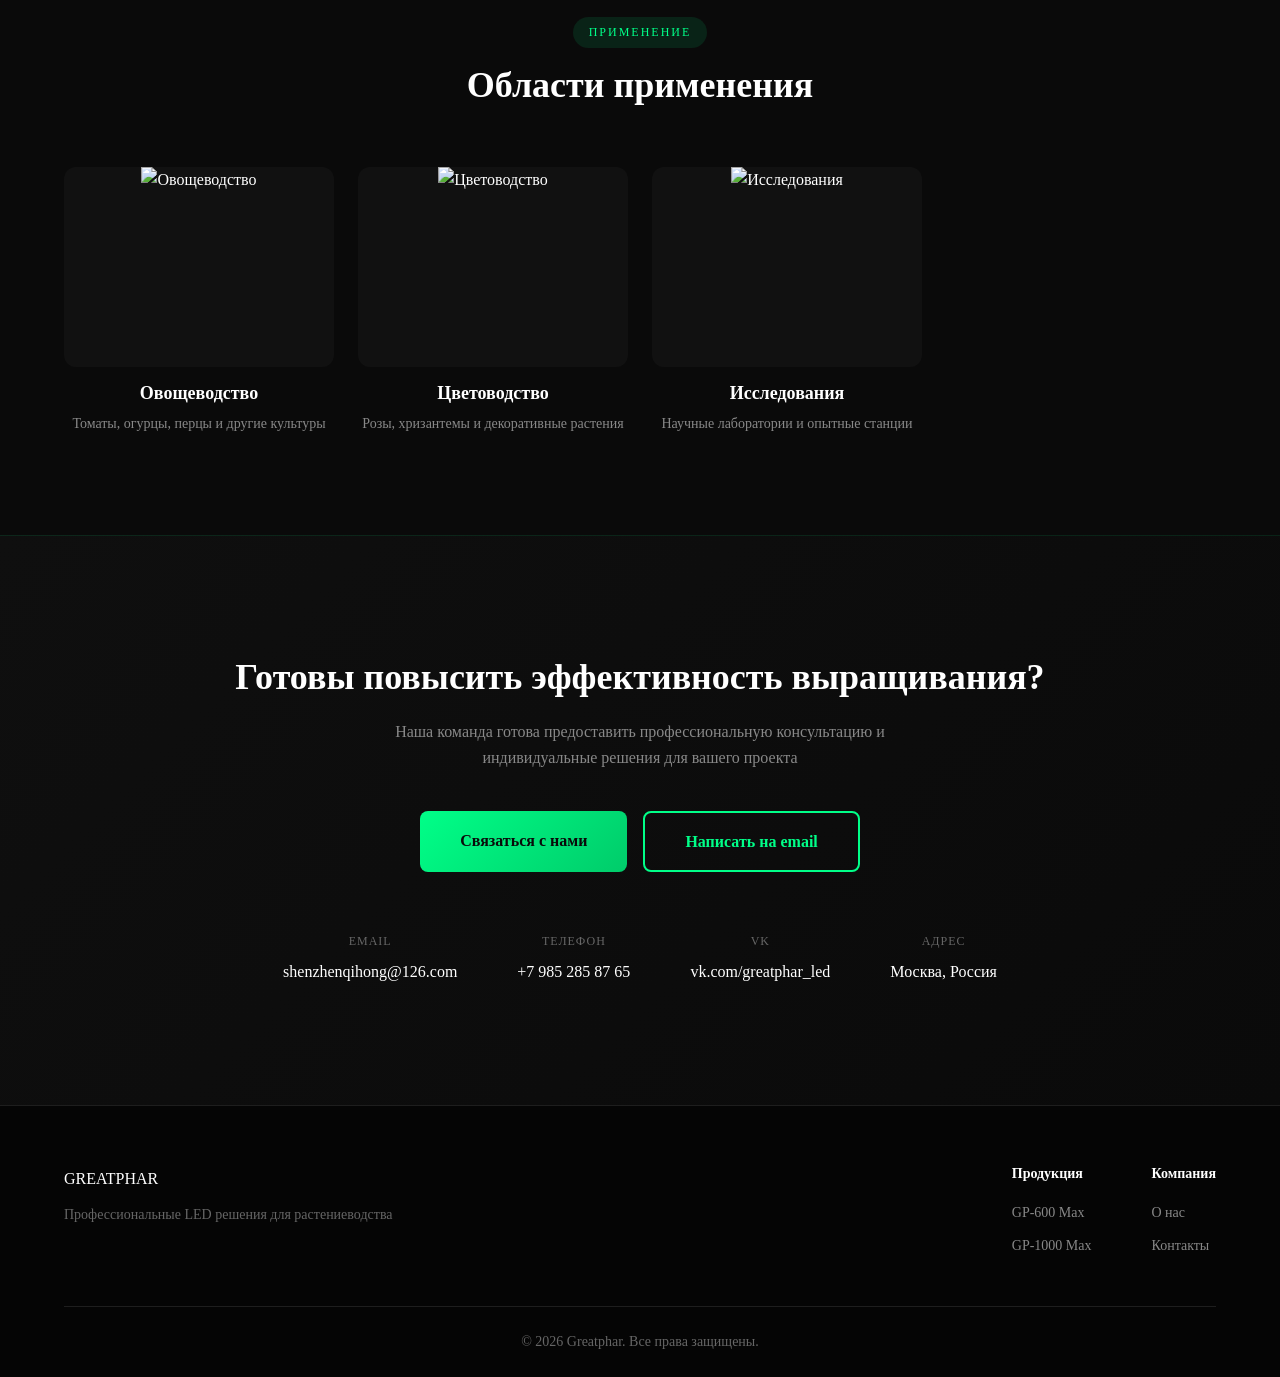
==== commit f4444cf9: "Update index.html" ====
--- a/index.html
+++ b/index.html
@@ -120,13 +120,13 @@
                 <div class="product-card" data-product="gp600">
                     <div class="product-badge">Популярный выбор</div>
                     <div class="product-image">
-                        <img src="https://res.cloudinary.com/daf9pg6jf/image/upload/q_auto/f_auto/v1777339257/GP600pro_xeqplt.jpg" alt="GP-600 Pro LED светильник" id="img-gp600" loading="lazy">
+                        <img src="https://res.cloudinary.com/daf9pg6jf/image/upload/q_auto/f_auto/v1777339257/GP600pro_xeqplt.jpg" alt="GP-600 Max LED светильник" id="img-gp600" loading="lazy">
                         <div class="product-image-overlay">
-                            <button class="btn btn-light" onclick="openInquiry('GP-600 Pro')">Запросить цену</button>
+                            <button class="btn btn-light" onclick="openInquiry('GP-600 Max')">Запросить цену</button>
                         </div>
                     </div>
                     <div class="product-info">
-                        <h3 class="product-name">GP-600 Pro</h3>
+                        <h3 class="product-name">GP-600 Max</h3>
                         <p class="product-tagline">Идеальная замена традиционным натриевым лампам для тепличных комплексов</p>
                         <div class="product-specs-preview">
                             <div class="spec-row">
@@ -147,7 +147,7 @@
                             </div>
                         </div>
                         <div class="product-actions">
-                            <button class="btn btn-primary" onclick="openInquiry('GP-600 Pro')">Запросить цену</button>
+                            <button class="btn btn-primary" onclick="openInquiry('GP-600 Max')">Запросить цену</button>
                             <a href="#specs-gp600" class="btn btn-text">Подробнее →</a>
                         </div>
                     </div>
@@ -201,11 +201,11 @@
                 <h2 class="section-title">Детальные характеристики</h2>
             </div>
             
-            <!-- GP-600 Pro 详细参数 -->
+            <!-- GP-600 Max 详细参数 -->
             <div class="specs-block" id="specs-gp600">
                 <div class="specs-header">
-                    <h3>GP-600 Pro</h3>
-                    <span class="specs-model">Модель: GP-600-PRO-2024</span>
+                    <h3>GP-600 Max</h3>
+                    <span class="specs-model">Модель: GP-600-MAX-2024</span>
                 </div>
                 <div class="specs-table-wrapper">
                     <table class="specs-table">
@@ -232,7 +232,7 @@
                             </tr>
                             <tr>
                                 <td>Входное напряжение</td>
-                                <td>AC 220V-440V</td>
+                                <td>AC 200V-480V</td>
                             </tr>
                             <tr>
                                 <td>Рабочая температура</td>
@@ -252,7 +252,7 @@
                             </tr>
                             <tr>
                                 <td>Размеры (Д×Ш×В)</td>
-                                <td>305×340×166.2 мм</td>
+                                <td>322×332.2×93.3 мм</td>
                             </tr>
                             <tr>
                                 <td>Вес</td>
@@ -294,7 +294,7 @@
                             </tr>
                             <tr>
                                 <td>Входное напряжение</td>
-                                <td>AC 220V-440V</td>
+                                <td>AC 200V-480V</td>
                             </tr>
                             <tr>
                                 <td>Рабочая температура</td>
@@ -314,7 +314,7 @@
                             </tr>
                             <tr>
                                 <td>Размеры (Д×Ш×В)</td>
-                                <td>610×340×166.2 мм</td>
+                                <td>614.5×332.2×93.3 мм</td>
                             </tr>
                             <tr>
                                 <td>Вес</td>
@@ -404,7 +404,7 @@
                     <div class="footer-col">
                         <h4>Продукция</h4>
                         <ul>
-                            <li><a href="#products">GP-600 Pro</a></li>
+                            <li><a href="#products">GP-600 Max</a></li>
                             <li><a href="#products">GP-1000 Max</a></li>
                         </ul>
                     </div>
